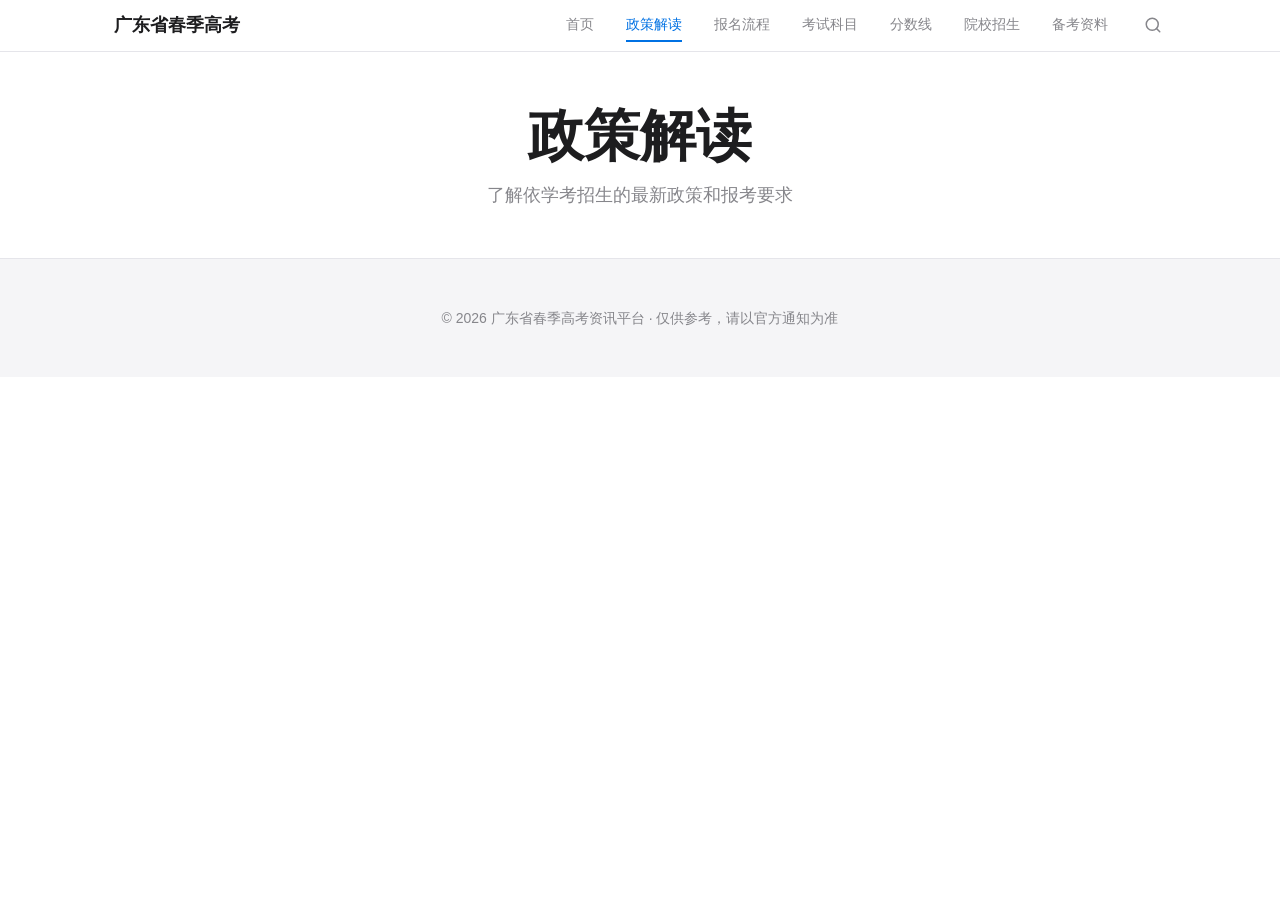
==== policy.html @ 44d3cd4b "feat: foundation - CSS design system, global JS, data files, HTML shells" ====
﻿<!DOCTYPE html>
<html lang="zh-CN">
<head>
  <meta charset="UTF-8">
  <meta name="viewport" content="width=device-width, initial-scale=1.0">
  <title>政策解读 - 广东省春季高考</title>
  <link rel="stylesheet" href="css/style.css">
</head>
<body>
  <nav class="nav" id="nav"></nav>
  <main>
    <div class="page-header">
      <h1>政策解读</h1>
      <p>了解依学考招生的最新政策和报考要求</p>
    </div>
  </main>
  <footer class="footer" id="footer"></footer>
  <script src="js/search.js"></script>
  <script src="js/main.js"></script>
</body>
</html>
---- css/style.css ----
﻿:root {
  /* Colors */
  --color-primary: #0071E3;
  --color-primary-hover: #0066CC;
  --color-bg: #FFFFFF;
  --color-bg-alt: #F5F5F7;
  --color-text: #1D1D1F;
  --color-text-secondary: #86868B;
  --color-border: #D2D2D7;
  --color-border-light: #E5E5EA;
  --color-success: #34C759;
  --color-warning: #FF9500;
  --color-danger: #FF3B30;

  /* Typography */
  --font-system: -apple-system, BlinkMacSystemFont, "PingFang SC", "Helvetica Neue", "Microsoft YaHei", sans-serif;
  --font-size-xs: 0.75rem;
  --font-size-sm: 0.875rem;
  --font-size-base: 1rem;
  --font-size-lg: 1.125rem;
  --font-size-xl: 1.25rem;
  --font-size-2xl: 1.5rem;
  --font-size-3xl: 2rem;
  --font-size-4xl: 2.5rem;
  --font-size-5xl: 3.5rem;

  /* Spacing */
  --spacing-xs: 0.25rem;
  --spacing-sm: 0.5rem;
  --spacing-md: 1rem;
  --spacing-lg: 1.5rem;
  --spacing-xl: 2rem;
  --spacing-2xl: 3rem;
  --spacing-3xl: 4rem;
  --spacing-4xl: 6rem;

  /* Border Radius */
  --radius-sm: 8px;
  --radius-md: 12px;
  --radius-lg: 16px;
  --radius-xl: 20px;
  --radius-full: 980px;

  /* Navigation */
  --nav-height: 52px;

  /* Shadows */
  --shadow-sm: 0 1px 3px rgba(0, 0, 0, 0.04);
  --shadow-md: 0 4px 12px rgba(0, 0, 0, 0.06);
  --shadow-lg: 0 8px 30px rgba(0, 0, 0, 0.08);
  --shadow-card: 0 2px 8px rgba(0, 0, 0, 0.04);
  --shadow-card-hover: 0 8px 24px rgba(0, 0, 0, 0.08);

  /* Transitions */
  --transition-fast: 0.15s ease;
  --transition-base: 0.3s ease;
  --transition-slow: 0.5s ease;
}

/* ===== Global Reset ===== */
*,
*::before,
*::after {
  margin: 0;
  padding: 0;
  box-sizing: border-box;
}

html {
  scroll-behavior: smooth;
}

body {
  font-family: var(--font-system);
  font-size: var(--font-size-base);
  color: var(--color-text);
  background-color: var(--color-bg);
  line-height: 1.6;
  -webkit-font-smoothing: antialiased;
  -moz-osx-font-smoothing: grayscale;
}

h1, h2, h3 {
  font-weight: 600;
  line-height: 1.3;
  color: var(--color-text);
}

h1 { font-size: var(--font-size-5xl); }
h2 { font-size: var(--font-size-3xl); }
h3 { font-size: var(--font-size-xl); }

a {
  color: var(--color-primary);
  text-decoration: none;
  transition: color var(--transition-fast);
}

a:hover {
  color: var(--color-primary-hover);
}

img {
  max-width: 100%;
  height: auto;
  display: block;
}

ul {
  list-style: none;
}

::selection {
  background: var(--color-primary);
  color: #FFFFFF;
}

/* ===== Container ===== */
.container {
  max-width: 1100px;
  margin: 0 auto;
  padding: 0 var(--spacing-lg);
}

/* ===== Sections ===== */
.section {
  padding: var(--spacing-4xl) 0;
}

.section:nth-child(even) {
  background-color: var(--color-bg-alt);
}

/* ===== Navigation ===== */
.nav {
  position: fixed;
  top: 0;
  left: 0;
  right: 0;
  height: var(--nav-height);
  background: rgba(255, 255, 255, 0.72);
  backdrop-filter: blur(20px);
  -webkit-backdrop-filter: blur(20px);
  z-index: 100;
  border-bottom: 1px solid var(--color-border-light);
  display: flex;
  align-items: center;
}

.nav-container {
  max-width: 1100px;
  width: 100%;
  margin: 0 auto;
  padding: 0 var(--spacing-lg);
  display: flex;
  align-items: center;
  justify-content: space-between;
}

.nav-brand {
  font-size: var(--font-size-lg);
  font-weight: 600;
  color: var(--color-text);
  white-space: nowrap;
}

.nav-links {
  display: flex;
  align-items: center;
  gap: var(--spacing-xl);
}

.nav-links a {
  font-size: var(--font-size-sm);
  color: var(--color-text-secondary);
  padding: var(--spacing-xs) 0;
  border-bottom: 2px solid transparent;
  transition: color var(--transition-fast), border-color var(--transition-fast);
  white-space: nowrap;
}

.nav-links a:hover {
  color: var(--color-primary);
  border-bottom-color: var(--color-primary);
}

.nav-links a.active {
  color: var(--color-primary);
  border-bottom-color: var(--color-primary);
}

.nav-search-btn {
  background: none;
  border: none;
  cursor: pointer;
  color: var(--color-text-secondary);
  padding: var(--spacing-xs);
  display: flex;
  align-items: center;
  justify-content: center;
  transition: color var(--transition-fast);
}

.nav-search-btn:hover {
  color: var(--color-primary);
}

.nav-search-btn svg {
  width: 18px;
  height: 18px;
}

/* Hamburger */
.nav-hamburger {
  display: none;
  background: none;
  border: none;
  cursor: pointer;
  padding: var(--spacing-xs);
  flex-direction: column;
  gap: 5px;
}

.nav-hamburger span {
  display: block;
  width: 22px;
  height: 2px;
  background: var(--color-text);
  border-radius: 1px;
  transition: all var(--transition-base);
}

.nav-hamburger.active span:nth-child(1) {
  transform: translateY(7px) rotate(45deg);
}
.nav-hamburger.active span:nth-child(2) {
  opacity: 0;
}
.nav-hamburger.active span:nth-child(3) {
  transform: translateY(-7px) rotate(-45deg);
}

/* ===== Cards ===== */
.card {
  background: var(--color-bg);
  border-radius: var(--radius-xl);
  padding: var(--spacing-xl);
  box-shadow: var(--shadow-card);
  transition: transform var(--transition-base), box-shadow var(--transition-base);
}

.card:hover {
  transform: translateY(-4px);
  box-shadow: var(--shadow-card-hover);
}

.card-title {
  font-size: var(--font-size-lg);
  font-weight: 600;
  margin-bottom: var(--spacing-sm);
}

.card-text {
  color: var(--color-text-secondary);
  font-size: var(--font-size-sm);
  line-height: 1.7;
}

/* Card Grid */
.card-grid {
  display: grid;
  grid-template-columns: repeat(auto-fill, minmax(320px, 1fr));
  gap: var(--spacing-xl);
}

/* ===== Buttons ===== */
.btn {
  display: inline-flex;
  align-items: center;
  justify-content: center;
  padding: 12px 28px;
  border-radius: var(--radius-full);
  font-size: var(--font-size-base);
  font-weight: 500;
  cursor: pointer;
  border: none;
  transition: all var(--transition-fast);
  font-family: var(--font-system);
  line-height: 1.5;
}

.btn-primary {
  background-color: var(--color-primary);
  color: #FFFFFF;
}

.btn-primary:hover {
  background-color: var(--color-primary-hover);
}

.btn-outline {
  background-color: transparent;
  color: var(--color-primary);
  border: 1.5px solid var(--color-primary);
}

.btn-outline:hover {
  background-color: var(--color-primary);
  color: #FFFFFF;
}

.btn-sm {
  padding: 8px 18px;
  font-size: var(--font-size-sm);
}

.btn-lg {
  padding: 16px 36px;
  font-size: var(--font-size-lg);
}

/* ===== Footer ===== */
.footer {
  background-color: var(--color-bg-alt);
  text-align: center;
  padding: var(--spacing-2xl) 0;
  color: var(--color-text-secondary);
  font-size: var(--font-size-sm);
  border-top: 1px solid var(--color-border-light);
}

/* ===== Hero Sections ===== */
.hero {
  text-align: center;
  padding: 5rem 1rem;
  background-color: var(--color-bg);
}

.hero h1 {
  margin-bottom: var(--spacing-md);
  letter-spacing: -0.02em;
}

.hero p {
  font-size: var(--font-size-xl);
  color: var(--color-text-secondary);
  max-width: 600px;
  margin: 0 auto var(--spacing-xl);
}

.hero .btn-group {
  display: flex;
  gap: var(--spacing-md);
  justify-content: center;
  flex-wrap: wrap;
}

/* ===== Animations ===== */
@keyframes fadeInUp {
  from {
    opacity: 0;
    transform: translateY(24px);
  }
  to {
    opacity: 1;
    transform: translateY(0);
  }
}

.animate-in {
  animation: fadeInUp 0.6s ease forwards;
}

.animate-on-scroll {
  opacity: 0;
}

/* ===== Search Overlay ===== */
.search-overlay {
  position: fixed;
  inset: 0;
  background: rgba(0, 0, 0, 0.4);
  backdrop-filter: blur(8px);
  -webkit-backdrop-filter: blur(8px);
  z-index: 200;
  display: none;
  align-items: flex-start;
  justify-content: center;
  padding-top: 120px;
}

.search-overlay.active {
  display: flex;
}

.search-box {
  width: 100%;
  max-width: 600px;
  background: var(--color-bg);
  border-radius: var(--radius-md);
  box-shadow: var(--shadow-lg);
  overflow: hidden;
}

.search-box input {
  width: 100%;
  padding: 16px 20px;
  font-size: var(--font-size-lg);
  border: none;
  outline: none;
  background: transparent;
  font-family: var(--font-system);
  color: var(--color-text);
}

.search-box input::placeholder {
  color: var(--color-text-secondary);
}

.search-results {
  border-top: 1px solid var(--color-border-light);
  max-height: 400px;
  overflow-y: auto;
}

.search-result-item {
  padding: 14px 20px;
  cursor: pointer;
  transition: background var(--transition-fast);
  display: block;
  color: var(--color-text);
}

.search-result-item:hover {
  background: var(--color-bg-alt);
}

.search-result-item .result-title {
  font-weight: 500;
  margin-bottom: 2px;
}

.search-result-item .result-snippet {
  font-size: var(--font-size-sm);
  color: var(--color-text-secondary);
}

.search-result-empty {
  padding: 24px 20px;
  text-align: center;
  color: var(--color-text-secondary);
}

/* ===== Input Styles ===== */
input[type="text"],
input[type="search"],
input[type="number"],
select,
textarea {
  border-radius: var(--radius-md);
  border: 1px solid var(--color-border);
  padding: 10px 16px;
  font-size: var(--font-size-base);
  font-family: var(--font-system);
  color: var(--color-text);
  background: var(--color-bg);
  transition: border-color var(--transition-fast), box-shadow var(--transition-fast);
  outline: none;
}

input:focus,
select:focus,
textarea:focus {
  border-color: var(--color-primary);
  box-shadow: 0 0 0 3px rgba(0, 113, 227, 0.15);
}

/* ===== Table Styles ===== */
table {
  width: 100%;
  border-collapse: collapse;
  font-size: var(--font-size-sm);
}

thead {
  border-bottom: 2px solid var(--color-border);
}

th {
  text-align: left;
  padding: 12px 16px;
  font-weight: 600;
  color: var(--color-text);
  font-size: var(--font-size-xs);
  text-transform: uppercase;
  letter-spacing: 0.5px;
}

td {
  padding: 14px 16px;
  color: var(--color-text-secondary);
  border-bottom: 1px solid var(--color-border-light);
}

tbody tr:nth-child(even) {
  background-color: var(--color-bg-alt);
}

tbody tr:hover {
  background-color: rgba(0, 113, 227, 0.04);
}

.table-wrapper {
  overflow-x: auto;
  border-radius: var(--radius-xl);
  box-shadow: var(--shadow-sm);
}

.table-wrapper table {
  border-radius: var(--radius-xl);
  overflow: hidden;
}

/* ===== Tags / Badges ===== */
.tag {
  display: inline-flex;
  align-items: center;
  padding: 4px 12px;
  border-radius: var(--radius-full);
  font-size: var(--font-size-xs);
  font-weight: 500;
  background: var(--color-bg-alt);
  color: var(--color-text-secondary);
  white-space: nowrap;
}

.tag-primary {
  background: rgba(0, 113, 227, 0.1);
  color: var(--color-primary);
}

.tag-success {
  background: rgba(52, 199, 89, 0.1);
  color: var(--color-success);
}

.tag-warning {
  background: rgba(255, 149, 0, 0.1);
  color: var(--color-warning);
}

.tag-group {
  display: flex;
  flex-wrap: wrap;
  gap: var(--spacing-sm);
}

/* ===== Timeline ===== */
.timeline {
  position: relative;
  padding-left: 32px;
}

.timeline::before {
  content: "";
  position: absolute;
  left: 15px;
  top: 0;
  bottom: 0;
  width: 2px;
  background: var(--color-border);
}

.timeline-item {
  position: relative;
  padding-bottom: var(--spacing-xl);
}

.timeline-item:last-child {
  padding-bottom: 0;
}

.timeline-dot {
  position: absolute;
  left: -25px;
  top: 4px;
  width: 14px;
  height: 14px;
  border-radius: 50%;
  background: var(--color-primary);
  border: 3px solid var(--color-bg);
  box-shadow: 0 0 0 3px var(--color-primary);
  z-index: 2;
}

.timeline-date {
  font-size: var(--font-size-sm);
  color: var(--color-primary);
  font-weight: 500;
  margin-bottom: var(--spacing-xs);
}

.timeline-title {
  font-size: var(--font-size-lg);
  font-weight: 600;
  margin-bottom: var(--spacing-xs);
}

.timeline-desc {
  color: var(--color-text-secondary);
  font-size: var(--font-size-sm);
  line-height: 1.7;
}

/* ===== FAQ Accordion ===== */
.accordion-item {
  border-bottom: 1px solid var(--color-border-light);
}

.accordion-header {
  width: 100%;
  background: none;
  border: none;
  padding: 20px 0;
  font-size: var(--font-size-lg);
  font-weight: 500;
  text-align: left;
  cursor: pointer;
  display: flex;
  align-items: center;
  justify-content: space-between;
  color: var(--color-text);
  font-family: var(--font-system);
  transition: color var(--transition-fast);
}

.accordion-header:hover {
  color: var(--color-primary);
}

.accordion-icon {
  font-size: var(--font-size-sm);
  transition: transform var(--transition-base);
  color: var(--color-text-secondary);
}

.accordion-item.active .accordion-icon {
  transform: rotate(45deg);
}

.accordion-body {
  max-height: 0;
  overflow: hidden;
  transition: max-height var(--transition-base);
}

.accordion-item.active .accordion-body {
  max-height: 500px;
}

.accordion-content {
  padding-bottom: 20px;
  color: var(--color-text-secondary);
  font-size: var(--font-size-sm);
  line-height: 1.8;
}

/* ===== Back to Top ===== */
.back-to-top {
  position: fixed;
  bottom: 32px;
  right: 32px;
  width: 44px;
  height: 44px;
  border-radius: 50%;
  background: var(--color-bg);
  box-shadow: var(--shadow-md);
  border: 1px solid var(--color-border-light);
  cursor: pointer;
  display: flex;
  align-items: center;
  justify-content: center;
  opacity: 0;
  visibility: hidden;
  transition: all var(--transition-base);
  z-index: 99;
}

.back-to-top.visible {
  opacity: 1;
  visibility: visible;
}

.back-to-top:hover {
  background: var(--color-bg-alt);
  box-shadow: var(--shadow-lg);
}

.back-to-top svg {
  width: 20px;
  height: 20px;
  color: var(--color-text-secondary);
}

/* ===== Section Header ===== */
.section-header {
  text-align: center;
  margin-bottom: var(--spacing-2xl);
}

.section-header h2 {
  margin-bottom: var(--spacing-sm);
}

.section-header p {
  color: var(--color-text-secondary);
  font-size: var(--font-size-lg);
}

/* ===== Page Header ===== */
.page-header {
  padding: calc(var(--nav-height) + 3rem) 1rem 3rem;
  text-align: center;
  background-color: var(--color-bg);
}

.page-header h1 {
  margin-bottom: var(--spacing-sm);
}

.page-header p {
  color: var(--color-text-secondary);
  font-size: var(--font-size-lg);
  max-width: 600px;
  margin: 0 auto;
}

/* ===== Utility Classes ===== */
.text-center { text-align: center; }
.text-secondary { color: var(--color-text-secondary); }
.mt-1 { margin-top: var(--spacing-md); }
.mt-2 { margin-top: var(--spacing-lg); }
.mt-3 { margin-top: var(--spacing-xl); }
.mt-4 { margin-top: var(--spacing-2xl); }
.mb-1 { margin-bottom: var(--spacing-md); }
.mb-2 { margin-bottom: var(--spacing-lg); }
.mb-3 { margin-bottom: var(--spacing-xl); }
.mb-4 { margin-bottom: var(--spacing-2xl); }
.hidden { display: none; }

/* ===== Loading Spinner ===== */
.spinner {
  width: 24px;
  height: 24px;
  border: 3px solid var(--color-border-light);
  border-top-color: var(--color-primary);
  border-radius: 50%;
  animation: spin 0.6s linear infinite;
  margin: 0 auto;
}

@keyframes spin {
  to { transform: rotate(360deg); }
}

/* ===== Filter Bar ===== */
.filter-bar {
  display: flex;
  flex-wrap: wrap;
  gap: var(--spacing-sm);
  justify-content: center;
  margin-bottom: var(--spacing-xl);
}

.filter-bar .tag {
  cursor: pointer;
  transition: all var(--transition-fast);
  border: 1px solid transparent;
}

.filter-bar .tag:hover {
  border-color: var(--color-border);
}

.filter-bar .tag.active {
  background: var(--color-primary);
  color: #FFFFFF;
}

/* ===== Score highlight ===== */
.score-badge {
  display: inline-flex;
  align-items: center;
  gap: var(--spacing-xs);
  font-weight: 600;
  font-size: var(--font-size-lg);
}

.score-highlight {
  color: var(--color-primary);
}

/* ===== Responsive ===== */
@media (max-width: 768px) {
  :root {
    --nav-height: 48px;
  }

  h1 { font-size: var(--font-size-3xl); }
  h2 { font-size: var(--font-size-2xl); }
  h3 { font-size: var(--font-size-lg); }

  .container {
    padding: 0 var(--spacing-md);
  }

  /* Navigation */
  .nav-hamburger {
    display: flex;
  }

  .nav-links {
    position: fixed;
    top: var(--nav-height);
    left: 0;
    right: 0;
    background: rgba(255, 255, 255, 0.95);
    backdrop-filter: blur(20px);
    -webkit-backdrop-filter: blur(20px);
    flex-direction: column;
    padding: var(--spacing-lg);
    gap: var(--spacing-md);
    border-bottom: 1px solid var(--color-border-light);
    transform: translateY(-100%);
    opacity: 0;
    transition: all var(--transition-base);
    pointer-events: none;
  }

  .nav-links.active {
    transform: translateY(0);
    opacity: 1;
    pointer-events: auto;
  }

  .nav-links a {
    font-size: var(--font-size-base);
    padding: var(--spacing-sm) 0;
  }

  .nav-search-btn {
    align-self: flex-start;
  }

  /* Cards */
  .card-grid {
    grid-template-columns: 1fr;
  }

  /* Hero */
  .hero {
    padding: 3rem 1rem;
  }

  .hero h1 {
    font-size: var(--font-size-3xl);
  }

  .hero p {
    font-size: var(--font-size-base);
  }

  /* Sections */
  .section {
    padding: var(--spacing-2xl) 0;
  }

  /* Tables → cards */
  .table-wrapper {
    box-shadow: none;
  }

  .table-wrapper table,
  .table-wrapper thead {
    display: none;
  }

  .table-cards {
    display: grid;
    grid-template-columns: 1fr;
    gap: var(--spacing-md);
  }

  .table-card {
    background: var(--color-bg);
    border-radius: var(--radius-lg);
    padding: var(--spacing-lg);
    box-shadow: var(--shadow-sm);
  }

  .table-card .tc-row {
    display: flex;
    justify-content: space-between;
    padding: 6px 0;
    font-size: var(--font-size-sm);
  }

  .table-card .tc-label {
    color: var(--color-text-secondary);
    font-weight: 500;
  }

  .table-card .tc-value {
    text-align: right;
    color: var(--color-text);
  }

  /* Page header */
  .page-header {
    padding-top: calc(var(--nav-height) + 2rem);
  }

  /* Back to top */
  .back-to-top {
    bottom: 20px;
    right: 20px;
    width: 40px;
    height: 40px;
  }

  /* Search overlay */
  .search-overlay {
    padding-top: 80px;
  }

  .search-box {
    margin: 0 var(--spacing-md);
  }

  /* Timeline */
  .timeline {
    padding-left: 28px;
  }

  .timeline::before {
    left: 11px;
  }

  .timeline-dot {
    left: -21px;
    width: 12px;
    height: 12px;
  }
}
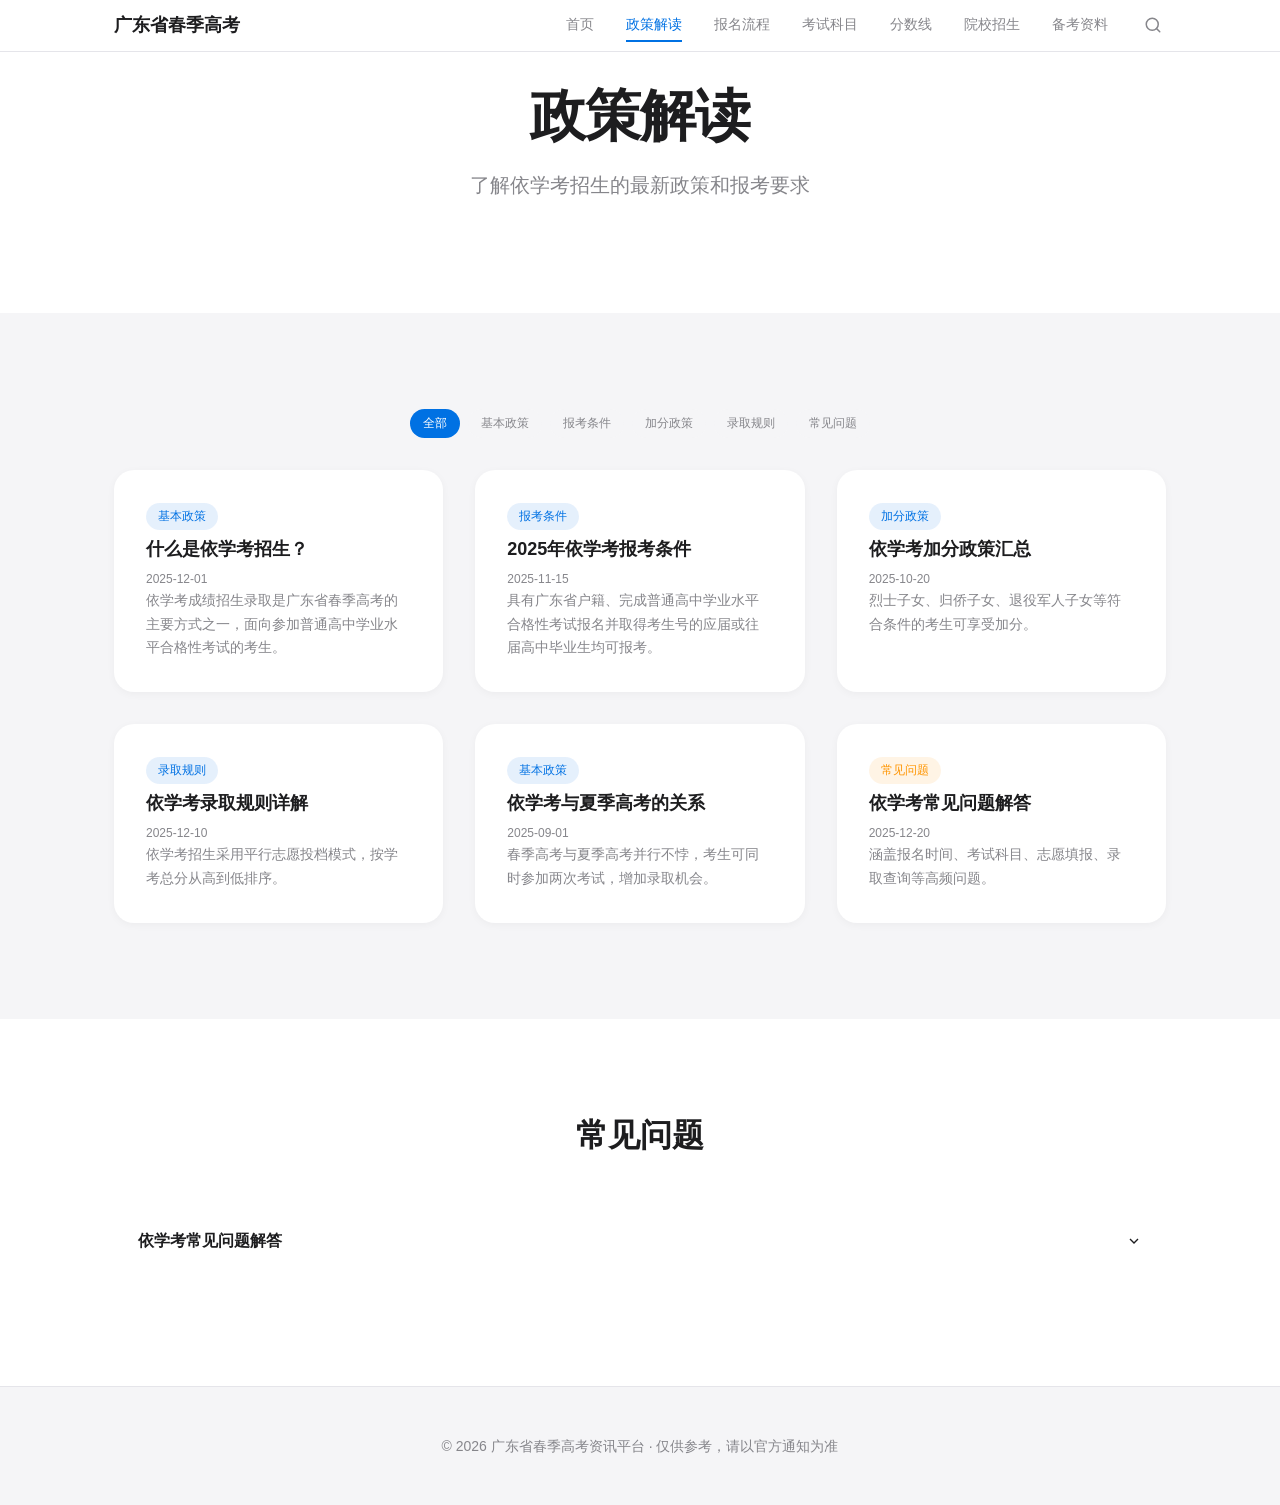
==== commit 3f804f6b: "feat: all content pages, page JS, filters, README" ====
--- a/policy.html
+++ b/policy.html
@@ -9,13 +9,110 @@
 <body>
   <nav class="nav" id="nav"></nav>
   <main>
-    <div class="page-header">
+    <section class="hero">
       <h1>政策解读</h1>
       <p>了解依学考招生的最新政策和报考要求</p>
-    </div>
+    </section>
+
+    <section class="section">
+      <div class="container">
+        <div class="filter-bar" id="policyFilter">
+          <span class="tag active" data-category="全部">全部</span>
+          <span class="tag" data-category="基本政策">基本政策</span>
+          <span class="tag" data-category="报考条件">报考条件</span>
+          <span class="tag" data-category="加分政策">加分政策</span>
+          <span class="tag" data-category="录取规则">录取规则</span>
+          <span class="tag" data-category="常见问题">常见问题</span>
+        </div>
+        <div class="card-grid" id="policyCards" style="grid-template-columns:repeat(3,1fr);">
+          <div class="spinner"></div>
+        </div>
+      </div>
+    </section>
+
+    <section class="section bg-alt">
+      <div class="container">
+        <div class="section-header">
+          <h2>常见问题</h2>
+        </div>
+        <div id="faqList"></div>
+      </div>
+    </section>
   </main>
   <footer class="footer" id="footer"></footer>
   <script src="js/search.js"></script>
   <script src="js/main.js"></script>
+  <script>
+    (function() {
+      var allPolicies = [];
+      var currentCategory = "全部";
+
+      function renderCards(policies) {
+        var container = document.getElementById("policyCards");
+        if (policies.length === 0) {
+          container.innerHTML = '<p class="text-center text-secondary">暂无相关条目</p>';
+          return;
+        }
+        container.innerHTML = policies.map(function(p) {
+          var catTag = p.category === "常见问题" ? "tag-warning" : "tag-primary";
+          return '<div class="card"><span class="tag ' + catTag + '">' + p.category + '</span><h3 class="card-title" style="margin-top:var(--spacing-sm);">' + p.title + '</h3><p style="font-size:var(--font-size-xs);color:var(--color-text-secondary);">' + p.date + '</p><p class="card-text">' + p.summary + '</p></div>';
+        }).join("");
+      }
+
+      function renderFAQ(policies) {
+        var faqPolicies = policies.filter(function(p) { return p.category === "常见问题"; });
+        var container = document.getElementById("faqList");
+        if (faqPolicies.length === 0) {
+          container.innerHTML = "";
+          return;
+        }
+        container.innerHTML = faqPolicies.map(function(p) {
+          return '<div class="faq-item"><div class="faq-question" style="cursor:pointer;padding:var(--spacing-lg);background:var(--color-bg);border-radius:var(--radius-md);margin-bottom:var(--spacing-sm);font-weight:600;display:flex;justify-content:space-between;align-items:center;">' + p.title + '<svg style="width:16px;height:16px;transition:transform var(--transition-base);" viewBox="0 0 24 24" fill="none" stroke="currentColor" stroke-width="2"><polyline points="6 9 12 15 18 9"></polyline></svg></div><div class="faq-answer" style="max-height:0;overflow:hidden;transition:max-height var(--transition-slow);padding:0 var(--spacing-lg);background:var(--color-bg);border-radius:0 0 var(--radius-md) var(--radius-md);margin-top:-4px;margin-bottom:var(--spacing-sm);">' + p.content + '</div></div>';
+        }).join("");
+
+        // FAQ toggle
+        container.querySelectorAll(".faq-question").forEach(function(q) {
+          q.addEventListener("click", function() {
+            var answer = this.nextElementSibling;
+            var icon = this.querySelector("svg");
+            var isOpen = answer.style.maxHeight !== "0px" && answer.style.maxHeight !== "";
+            answer.style.maxHeight = isOpen ? "0" : answer.scrollHeight + "px";
+            answer.style.paddingBottom = isOpen ? "0" : "var(--spacing-lg)";
+            icon.style.transform = isOpen ? "rotate(0deg)" : "rotate(180deg)";
+          });
+        });
+      }
+
+      function filterByCategory(cat) {
+        currentCategory = cat;
+        var filtered = cat === "全部" ? allPolicies : allPolicies.filter(function(p) { return p.category === cat; });
+        // Update active tag
+        document.querySelectorAll("#policyFilter .tag").forEach(function(t) {
+          t.classList.toggle("active", t.getAttribute("data-category") === cat);
+        });
+        renderCards(filtered);
+        renderFAQ(allPolicies);
+      }
+
+      // Init
+      fetch("data/policies.json")
+        .then(function(r) { return r.json(); })
+        .then(function(data) {
+          allPolicies = data;
+          renderCards(data);
+          renderFAQ(data);
+        })
+        .catch(function() {
+          document.getElementById("policyCards").innerHTML = '<p class="text-center text-secondary">加载失败，请刷新重试</p>';
+        });
+
+      // Filter click handlers
+      document.getElementById("policyFilter").addEventListener("click", function(e) {
+        var tag = e.target.closest(".tag");
+        if (!tag) return;
+        filterByCategory(tag.getAttribute("data-category"));
+      });
+    })();
+  </script>
 </body>
 </html>
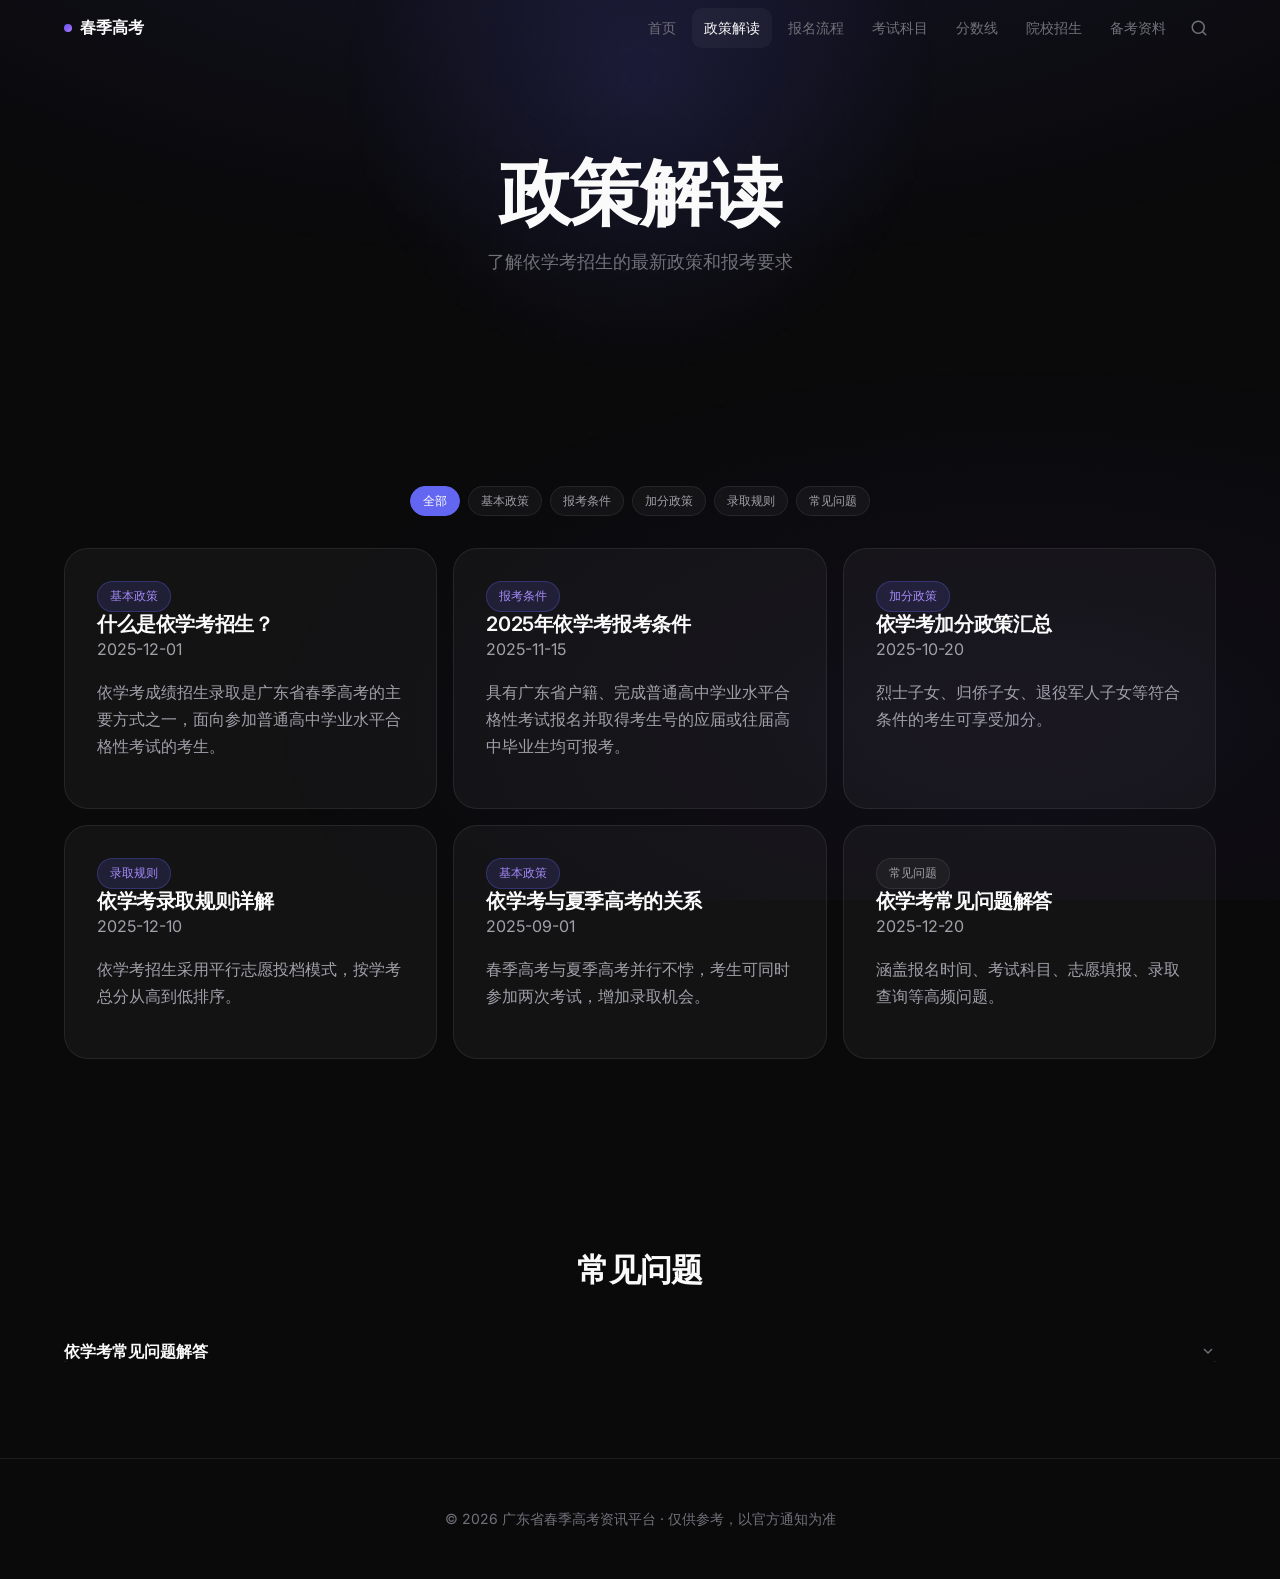
==== commit 8125ae76: "feat: premium dark redesign" ====
--- a/policy.html
+++ b/policy.html
@@ -1,12 +1,13 @@
-﻿<!DOCTYPE html>
+<!DOCTYPE html>
 <html lang="zh-CN">
 <head>
   <meta charset="UTF-8">
   <meta name="viewport" content="width=device-width, initial-scale=1.0">
   <title>政策解读 - 广东省春季高考</title>
   <link rel="stylesheet" href="css/style.css">
-</head>
+<link rel="preconnect" href="https://fonts.googleapis.com"><link rel="preconnect" href="https://fonts.gstatic.com" crossorigin><link href="https://fonts.googleapis.com/css2?family=Inter:wght@400;500;600;700;800&display=swap" rel="stylesheet"></head>
 <body>
+  <div class="dot-grid"></div>
   <nav class="nav" id="nav"></nav>
   <main>
     <section class="hero">
@@ -115,4 +116,4 @@
     })();
   </script>
 </body>
-</html>
+</html>
--- a/css/style.css
+++ b/css/style.css
@@ -1,954 +1,782 @@
-﻿:root {
-  /* Colors */
-  --color-primary: #0071E3;
-  --color-primary-hover: #0066CC;
-  --color-bg: #FFFFFF;
-  --color-bg-alt: #F5F5F7;
-  --color-text: #1D1D1F;
-  --color-text-secondary: #86868B;
-  --color-border: #D2D2D7;
-  --color-border-light: #E5E5EA;
-  --color-success: #34C759;
-  --color-warning: #FF9500;
-  --color-danger: #FF3B30;
+/* ============================================================
+   PREMIUM DESIGN SYSTEM
+   Inspired by Linear · Vercel · Stripe
+   ============================================================ */
+
+:root {
+  /* Premium Color Palette */
+  --color-bg: #0A0A0B;
+  --color-bg-elevated: #141416;
+  --color-bg-card: rgba(255,255,255,0.04);
+  --color-bg-card-hover: rgba(255,255,255,0.07);
+  --color-surface: #1A1A1E;
+  --color-surface-hover: #222228;
+  --color-border: rgba(255,255,255,0.08);
+  --color-border-hover: rgba(255,255,255,0.14);
+  --color-border-active: rgba(99, 102, 241, 0.5);
+
+  /* Accent - Indigo/Violet gradient */
+  --accent-1: #6366F1;
+  --accent-2: #8B5CF6;
+  --accent-3: #A78BFA;
+  --accent-gradient: linear-gradient(135deg, #6366F1, #8B5CF6, #A78BFA);
+  --accent-glow: 0 0 40px rgba(99, 102, 241, 0.25);
+
+  /* Text */
+  --text-primary: #FAFAFA;
+  --text-secondary: #A1A1AA;
+  --text-tertiary: #71717A;
+  --text-on-accent: #FFFFFF;
+
+  /* Success / Warning / Danger */
+  --color-success: #22C55E;
+  --color-warning: #F59E0B;
+  --color-danger: #EF4444;
 
   /* Typography */
-  --font-system: -apple-system, BlinkMacSystemFont, "PingFang SC", "Helvetica Neue", "Microsoft YaHei", sans-serif;
-  --font-size-xs: 0.75rem;
-  --font-size-sm: 0.875rem;
-  --font-size-base: 1rem;
-  --font-size-lg: 1.125rem;
-  --font-size-xl: 1.25rem;
-  --font-size-2xl: 1.5rem;
-  --font-size-3xl: 2rem;
-  --font-size-4xl: 2.5rem;
-  --font-size-5xl: 3.5rem;
+  --font-system: "Inter", -apple-system, BlinkMacSystemFont, "PingFang SC", "Microsoft YaHei", sans-serif;
+  --font-mono: "JetBrains Mono", "Fira Code", "Consolas", monospace;
+
+  --text-xs: 0.75rem;
+  --text-sm: 0.875rem;
+  --text-base: 1rem;
+  --text-lg: 1.125rem;
+  --text-xl: 1.25rem;
+  --text-2xl: 1.5rem;
+  --text-3xl: 2rem;
+  --text-4xl: 2.5rem;
+  --text-5xl: 3.5rem;
+  --text-6xl: 4.5rem;
 
   /* Spacing */
-  --spacing-xs: 0.25rem;
-  --spacing-sm: 0.5rem;
-  --spacing-md: 1rem;
-  --spacing-lg: 1.5rem;
-  --spacing-xl: 2rem;
-  --spacing-2xl: 3rem;
-  --spacing-3xl: 4rem;
-  --spacing-4xl: 6rem;
-
-  /* Border Radius */
-  --radius-sm: 8px;
-  --radius-md: 12px;
-  --radius-lg: 16px;
+  --space-1: 0.25rem;
+  --space-2: 0.5rem;
+  --space-3: 0.75rem;
+  --space-4: 1rem;
+  --space-5: 1.25rem;
+  --space-6: 1.5rem;
+  --space-8: 2rem;
+  --space-10: 2.5rem;
+  --space-12: 3rem;
+  --space-16: 4rem;
+  --space-20: 5rem;
+  --space-24: 6rem;
+  --space-32: 8rem;
+
+  /* Radius */
+  --radius-sm: 6px;
+  --radius-md: 10px;
+  --radius-lg: 14px;
   --radius-xl: 20px;
-  --radius-full: 980px;
-
-  /* Navigation */
-  --nav-height: 52px;
+  --radius-2xl: 24px;
+  --radius-full: 9999px;
 
   /* Shadows */
-  --shadow-sm: 0 1px 3px rgba(0, 0, 0, 0.04);
-  --shadow-md: 0 4px 12px rgba(0, 0, 0, 0.06);
-  --shadow-lg: 0 8px 30px rgba(0, 0, 0, 0.08);
-  --shadow-card: 0 2px 8px rgba(0, 0, 0, 0.04);
-  --shadow-card-hover: 0 8px 24px rgba(0, 0, 0, 0.08);
+  --shadow-xs: 0 1px 2px rgba(0,0,0,0.3);
+  --shadow-sm: 0 2px 8px rgba(0,0,0,0.4);
+  --shadow-md: 0 8px 24px rgba(0,0,0,0.5);
+  --shadow-lg: 0 16px 48px rgba(0,0,0,0.6);
+  --shadow-xl: 0 24px 64px rgba(0,0,0,0.7);
+
+  /* Glass */
+  --glass-bg: rgba(20,20,24,0.7);
+  --glass-border: rgba(255,255,255,0.06);
+  --glass-blur: blur(24px);
+
+  /* Nav */
+  --nav-height: 56px;
 
   /* Transitions */
-  --transition-fast: 0.15s ease;
-  --transition-base: 0.3s ease;
-  --transition-slow: 0.5s ease;
-}
-
-/* ===== Global Reset ===== */
-*,
-*::before,
-*::after {
-  margin: 0;
-  padding: 0;
-  box-sizing: border-box;
-}
-
-html {
-  scroll-behavior: smooth;
-}
-
-body {
-  font-family: var(--font-system);
-  font-size: var(--font-size-base);
-  color: var(--color-text);
-  background-color: var(--color-bg);
-  line-height: 1.6;
-  -webkit-font-smoothing: antialiased;
-  -moz-osx-font-smoothing: grayscale;
-}
-
-h1, h2, h3 {
-  font-weight: 600;
-  line-height: 1.3;
-  color: var(--color-text);
-}
-
-h1 { font-size: var(--font-size-5xl); }
-h2 { font-size: var(--font-size-3xl); }
-h3 { font-size: var(--font-size-xl); }
-
-a {
-  color: var(--color-primary);
-  text-decoration: none;
-  transition: color var(--transition-fast);
-}
-
-a:hover {
-  color: var(--color-primary-hover);
-}
-
-img {
-  max-width: 100%;
-  height: auto;
-  display: block;
-}
-
-ul {
-  list-style: none;
-}
-
-::selection {
-  background: var(--color-primary);
-  color: #FFFFFF;
+  --ease-out: cubic-bezier(0.16, 1, 0.3, 1);
+  --ease-in-out: cubic-bezier(0.65, 0, 0.35, 1);
+  --spring: cubic-bezier(0.34, 1.56, 0.64, 1);
+  --duration-fast: 150ms;
+  --duration-base: 300ms;
+  --duration-slow: 500ms;
+}
+
+/* ===== Reset ===== */
+*,*::before,*::after{box-sizing:border-box;margin:0;padding:0}
+html{scroll-behavior:smooth;-webkit-font-smoothing:antialiased;-moz-osx-font-smoothing:grayscale}
+body{
+  font-family:var(--font-system);
+  font-size:var(--text-base);
+  color:var(--text-secondary);
+  background:var(--color-bg);
+  line-height:1.7;
+  overflow-x:hidden;
+}
+body::before{
+  content:'';
+  position:fixed;
+  inset:0;
+  background:
+    radial-gradient(ellipse 80% 50% at 50% -20%, rgba(99,102,241,0.12), transparent),
+    radial-gradient(ellipse 60% 40% at 80% 80%, rgba(139,92,246,0.06), transparent);
+  pointer-events:none;
+  z-index:0;
+}
+
+/* ===== Dot Grid Background ===== */
+.dot-grid{
+  position:fixed;
+  inset:0;
+  background-image:radial-gradient(rgba(255,255,255,0.035) 1px, transparent 1px);
+  background-size:32px 32px;
+  pointer-events:none;
+  z-index:0;
+  mask-image:radial-gradient(ellipse 80% 60% at 50% 30%, black 30%, transparent 70%);
+  -webkit-mask-image:radial-gradient(ellipse 80% 60% at 50% 30%, black 30%, transparent 70%);
+}
+
+/* ===== Typography ===== */
+h1,h2,h3,h4{font-weight:600;line-height:1.2;color:var(--text-primary);letter-spacing:-0.02em}
+h1{font-size:var(--text-5xl)}
+h2{font-size:var(--text-3xl)}
+h3{font-size:var(--text-xl)}
+h4{font-size:var(--text-lg)}
+p{margin-bottom:var(--space-4)}
+a{color:var(--accent-2);text-decoration:none;transition:color var(--duration-fast) var(--ease-out)}
+a:hover{color:var(--accent-3)}
+::selection{background:var(--accent-1);color:#FFF}
+
+/* ===== Gradient Text ===== */
+.gradient-text{
+  background:var(--accent-gradient);
+  -webkit-background-clip:text;
+  -webkit-text-fill-color:transparent;
+  background-clip:text;
 }
 
 /* ===== Container ===== */
-.container {
-  max-width: 1100px;
-  margin: 0 auto;
-  padding: 0 var(--spacing-lg);
-}
-
-/* ===== Sections ===== */
-.section {
-  padding: var(--spacing-4xl) 0;
-}
-
-.section:nth-child(even) {
-  background-color: var(--color-bg-alt);
+.container{max-width:1200px;margin:0 auto;padding:0 var(--space-6);position:relative;z-index:1}
+
+/* ===== Section ===== */
+.section{padding:var(--space-24) 0;position:relative;z-index:1}
+.section-label{
+  font-size:var(--text-xs);
+  font-weight:600;
+  text-transform:uppercase;
+  letter-spacing:0.08em;
+  color:var(--accent-2);
+  margin-bottom:var(--space-3);
 }
 
 /* ===== Navigation ===== */
-.nav {
-  position: fixed;
-  top: 0;
-  left: 0;
-  right: 0;
-  height: var(--nav-height);
-  background: rgba(255, 255, 255, 0.72);
-  backdrop-filter: blur(20px);
-  -webkit-backdrop-filter: blur(20px);
-  z-index: 100;
-  border-bottom: 1px solid var(--color-border-light);
-  display: flex;
-  align-items: center;
-}
-
-.nav-container {
-  max-width: 1100px;
-  width: 100%;
-  margin: 0 auto;
-  padding: 0 var(--spacing-lg);
-  display: flex;
-  align-items: center;
-  justify-content: space-between;
-}
-
-.nav-brand {
-  font-size: var(--font-size-lg);
-  font-weight: 600;
-  color: var(--color-text);
-  white-space: nowrap;
-}
-
-.nav-links {
-  display: flex;
-  align-items: center;
-  gap: var(--spacing-xl);
-}
-
-.nav-links a {
-  font-size: var(--font-size-sm);
-  color: var(--color-text-secondary);
-  padding: var(--spacing-xs) 0;
-  border-bottom: 2px solid transparent;
-  transition: color var(--transition-fast), border-color var(--transition-fast);
-  white-space: nowrap;
-}
-
-.nav-links a:hover {
-  color: var(--color-primary);
-  border-bottom-color: var(--color-primary);
-}
-
-.nav-links a.active {
-  color: var(--color-primary);
-  border-bottom-color: var(--color-primary);
-}
-
-.nav-search-btn {
-  background: none;
-  border: none;
-  cursor: pointer;
-  color: var(--color-text-secondary);
-  padding: var(--spacing-xs);
-  display: flex;
-  align-items: center;
-  justify-content: center;
-  transition: color var(--transition-fast);
-}
-
-.nav-search-btn:hover {
-  color: var(--color-primary);
-}
-
-.nav-search-btn svg {
-  width: 18px;
-  height: 18px;
-}
+.nav{
+  position:fixed;
+  top:0;left:0;right:0;
+  height:var(--nav-height);
+  z-index:100;
+  transition:all var(--duration-base) var(--ease-out);
+}
+.nav-container{
+  max-width:1200px;
+  margin:0 auto;
+  padding:0 var(--space-6);
+  display:flex;
+  align-items:center;
+  justify-content:space-between;
+  height:100%;
+}
+.nav.scrolled{
+  background:var(--glass-bg);
+  backdrop-filter:var(--glass-blur);
+  -webkit-backdrop-filter:var(--glass-blur);
+  border-bottom:1px solid var(--glass-border);
+  box-shadow:0 1px 0 rgba(0,0,0,0.2);
+}
+.nav-brand{
+  font-size:var(--text-base);
+  font-weight:700;
+  color:var(--text-primary);
+  letter-spacing:-0.01em;
+  display:flex;
+  align-items:center;
+  gap:var(--space-2);
+}
+.nav-brand-dot{
+  width:8px;height:8px;
+  border-radius:50%;
+  background:var(--accent-gradient);
+}
+.nav-links{display:flex;align-items:center;gap:var(--space-1)}
+.nav-links a{
+  font-size:var(--text-sm);
+  color:var(--text-tertiary);
+  padding:var(--space-2) var(--space-3);
+  border-radius:var(--radius-md);
+  transition:all var(--duration-fast) var(--ease-out);
+  font-weight:500;
+}
+.nav-links a:hover{color:var(--text-primary);background:var(--color-bg-card)}
+.nav-links a.active{color:var(--text-primary);background:var(--color-bg-card)}
+.nav-search-btn{
+  background:none;border:none;cursor:pointer;
+  color:var(--text-tertiary);
+  padding:var(--space-2);
+  border-radius:var(--radius-md);
+  transition:all var(--duration-fast) var(--ease-out);
+  display:flex;align-items:center;justify-content:center;
+}
+.nav-search-btn:hover{color:var(--text-primary);background:var(--color-bg-card)}
+.nav-search-btn svg{width:18px;height:18px}
 
 /* Hamburger */
-.nav-hamburger {
-  display: none;
-  background: none;
-  border: none;
-  cursor: pointer;
-  padding: var(--spacing-xs);
-  flex-direction: column;
-  gap: 5px;
-}
-
-.nav-hamburger span {
-  display: block;
-  width: 22px;
-  height: 2px;
-  background: var(--color-text);
-  border-radius: 1px;
-  transition: all var(--transition-base);
-}
-
-.nav-hamburger.active span:nth-child(1) {
-  transform: translateY(7px) rotate(45deg);
-}
-.nav-hamburger.active span:nth-child(2) {
-  opacity: 0;
-}
-.nav-hamburger.active span:nth-child(3) {
-  transform: translateY(-7px) rotate(-45deg);
-}
-
-/* ===== Cards ===== */
-.card {
-  background: var(--color-bg);
-  border-radius: var(--radius-xl);
-  padding: var(--spacing-xl);
-  box-shadow: var(--shadow-card);
-  transition: transform var(--transition-base), box-shadow var(--transition-base);
-}
-
-.card:hover {
-  transform: translateY(-4px);
-  box-shadow: var(--shadow-card-hover);
-}
-
-.card-title {
-  font-size: var(--font-size-lg);
-  font-weight: 600;
-  margin-bottom: var(--spacing-sm);
-}
-
-.card-text {
-  color: var(--color-text-secondary);
-  font-size: var(--font-size-sm);
-  line-height: 1.7;
-}
-
-/* Card Grid */
-.card-grid {
-  display: grid;
-  grid-template-columns: repeat(auto-fill, minmax(320px, 1fr));
-  gap: var(--spacing-xl);
-}
+.nav-hamburger{display:none;background:none;border:none;cursor:pointer;padding:var(--space-2);flex-direction:column;gap:4px;border-radius:var(--radius-md)}
+.nav-hamburger span{display:block;width:20px;height:2px;background:var(--text-secondary);border-radius:1px;transition:all var(--duration-base) var(--ease-out)}
+.nav-hamburger.active span:nth-child(1){transform:translateY(6px) rotate(45deg)}
+.nav-hamburger.active span:nth-child(2){opacity:0}
+.nav-hamburger.active span:nth-child(3){transform:translateY(-6px) rotate(-45deg)}
+
+/* ===== Hero ===== */
+.hero{
+  padding:calc(var(--nav-height) + var(--space-24)) var(--space-6) var(--space-20);
+  text-align:center;
+  position:relative;
+  z-index:1;
+  overflow:hidden;
+}
+.hero::before{
+  content:'';
+  position:absolute;
+  top:20%;left:50%;
+  transform:translate(-50%,-50%);
+  width:600px;height:600px;
+  background:radial-gradient(circle, rgba(99,102,241,0.15), transparent 70%);
+  pointer-events:none;
+}
+.hero-badge{
+  display:inline-flex;
+  align-items:center;
+  gap:var(--space-2);
+  padding:var(--space-1) var(--space-4);
+  background:var(--color-bg-card);
+  border:1px solid var(--color-border);
+  border-radius:var(--radius-full);
+  font-size:var(--text-xs);
+  color:var(--text-secondary);
+  margin-bottom:var(--space-6);
+  animation:fadeInUp 0.6s var(--ease-out) both;
+}
+.hero-badge-dot{
+  width:6px;height:6px;
+  border-radius:50%;
+  background:var(--color-success);
+  animation:pulseGlow 2s ease-in-out infinite;
+}
+.hero h1{
+  font-size:clamp(2.5rem, 7vw, var(--text-6xl));
+  margin-bottom:var(--space-4);
+  animation:fadeInUp 0.6s 0.1s var(--ease-out) both;
+  line-height:1.1;
+}
+.hero p{
+  font-size:var(--text-lg);
+  color:var(--text-tertiary);
+  max-width:560px;
+  margin:0 auto var(--space-8);
+  animation:fadeInUp 0.6s 0.2s var(--ease-out) both;
+}
+.hero-search{
+  max-width:520px;
+  margin:0 auto;
+  animation:fadeInUp 0.6s 0.3s var(--ease-out) both;
+}
+.hero-search input{
+  width:100%;
+  padding:var(--space-4) var(--space-5);
+  background:var(--color-surface);
+  border:1px solid var(--color-border);
+  border-radius:var(--radius-xl);
+  color:var(--text-primary);
+  font-size:var(--text-base);
+  font-family:var(--font-system);
+  outline:none;
+  transition:all var(--duration-base) var(--ease-out);
+}
+.hero-search input:focus{
+  border-color:var(--color-border-active);
+  box-shadow:var(--accent-glow);
+}
+.hero-search input::placeholder{color:var(--text-tertiary)}
+
+/* ===== Premium Card ===== */
+.card{
+  background:var(--color-bg-card);
+  border:1px solid var(--color-border);
+  border-radius:var(--radius-2xl);
+  padding:var(--space-8);
+  transition:all var(--duration-base) var(--ease-out);
+  position:relative;
+  overflow:hidden;
+}
+.card::before{
+  content:'';
+  position:absolute;
+  inset:0;
+  background:radial-gradient(600px circle at var(--mouse-x,50%) var(--mouse-y,50%), rgba(99,102,241,0.06), transparent 40%);
+  opacity:0;
+  transition:opacity var(--duration-base) var(--ease-out);
+  pointer-events:none;
+}
+.card:hover{
+  border-color:var(--color-border-hover);
+  transform:translateY(-4px);
+  box-shadow:var(--shadow-lg);
+}
+.card:hover::before{opacity:1}
+
+/* Stat Card */
+.stat-card{text-align:center;padding:var(--space-10) var(--space-8)}
+.stat-icon{
+  font-size:2rem;
+  margin-bottom:var(--space-4);
+  display:inline-block;
+}
+.stat-number{
+  font-size:clamp(2rem, 5vw, 3.5rem);
+  font-weight:700;
+  color:var(--text-primary);
+  letter-spacing:-0.03em;
+  line-height:1;
+  margin-bottom:var(--space-2);
+}
+.stat-number .counter{color:var(--text-primary)}
+.stat-label{
+  font-size:var(--text-sm);
+  color:var(--text-tertiary);
+  text-transform:uppercase;
+  letter-spacing:0.06em;
+  font-weight:500;
+}
+
+/* Nav Card */
+.nav-card{
+  display:flex;
+  flex-direction:column;
+  gap:var(--space-4);
+  cursor:pointer;
+  text-decoration:none;
+  color:inherit;
+}
+.nav-card-icon{
+  width:48px;height:48px;
+  display:flex;align-items:center;justify-content:center;
+  background:var(--color-bg-card);
+  border:1px solid var(--color-border);
+  border-radius:var(--radius-lg);
+  font-size:1.4rem;
+  transition:all var(--duration-base) var(--ease-out);
+}
+.nav-card:hover .nav-card-icon{
+  background:rgba(99,102,241,0.12);
+  border-color:var(--color-border-active);
+  box-shadow:var(--accent-glow);
+}
+.nav-card h3{font-size:var(--text-base);margin:0}
+.nav-card p{font-size:var(--text-sm);color:var(--text-tertiary);margin:0;line-height:1.5}
+
+/* Feature Row */
+.feature-grid{display:grid;grid-template-columns:repeat(3,1fr);gap:var(--space-4)}
 
 /* ===== Buttons ===== */
-.btn {
-  display: inline-flex;
-  align-items: center;
-  justify-content: center;
-  padding: 12px 28px;
-  border-radius: var(--radius-full);
-  font-size: var(--font-size-base);
-  font-weight: 500;
-  cursor: pointer;
-  border: none;
-  transition: all var(--transition-fast);
-  font-family: var(--font-system);
-  line-height: 1.5;
-}
-
-.btn-primary {
-  background-color: var(--color-primary);
-  color: #FFFFFF;
-}
-
-.btn-primary:hover {
-  background-color: var(--color-primary-hover);
-}
-
-.btn-outline {
-  background-color: transparent;
-  color: var(--color-primary);
-  border: 1.5px solid var(--color-primary);
-}
-
-.btn-outline:hover {
-  background-color: var(--color-primary);
-  color: #FFFFFF;
-}
-
-.btn-sm {
-  padding: 8px 18px;
-  font-size: var(--font-size-sm);
-}
-
-.btn-lg {
-  padding: 16px 36px;
-  font-size: var(--font-size-lg);
-}
+.btn{
+  display:inline-flex;align-items:center;gap:var(--space-2);
+  padding:var(--space-3) var(--space-6);
+  font-size:var(--text-sm);font-weight:600;
+  font-family:var(--font-system);
+  border-radius:var(--radius-full);
+  cursor:pointer;
+  transition:all var(--duration-base) var(--ease-out);
+  border:none;
+  text-decoration:none;
+  position:relative;
+  overflow:hidden;
+}
+.btn-primary{
+  background:var(--accent-gradient);
+  color:var(--text-on-accent);
+  box-shadow:0 4px 16px rgba(99,102,241,0.3);
+}
+.btn-primary:hover{
+  box-shadow:0 6px 24px rgba(99,102,241,0.45);
+  transform:translateY(-2px);
+  color:var(--text-on-accent);
+}
+.btn-ghost{
+  background:var(--color-bg-card);
+  color:var(--text-secondary);
+  border:1px solid var(--color-border);
+}
+.btn-ghost:hover{
+  background:var(--color-bg-card-hover);
+  color:var(--text-primary);
+  border-color:var(--color-border-hover);
+}
+.btn:active{transform:scale(0.97)}
+
+/* ===== Tags ===== */
+.tag{
+  display:inline-flex;align-items:center;
+  padding:var(--space-1) var(--space-3);
+  font-size:var(--text-xs);font-weight:500;
+  border-radius:var(--radius-full);
+  border:1px solid var(--color-border);
+  color:var(--text-secondary);
+  background:var(--color-bg-card);
+  transition:all var(--duration-fast) var(--ease-out);
+  cursor:pointer;
+  user-select:none;
+}
+.tag:hover{border-color:var(--color-border-hover);color:var(--text-primary)}
+.tag.active{
+  background:var(--accent-1);
+  border-color:var(--accent-1);
+  color:#FFF;
+}
+.tag-primary{
+  background:rgba(99,102,241,0.15);
+  border-color:rgba(99,102,241,0.3);
+  color:var(--accent-3);
+}
+
+/* ===== Filter Bar ===== */
+.filter-bar{
+  display:flex;flex-wrap:wrap;gap:var(--space-2);
+  justify-content:center;
+  margin-bottom:var(--space-8);
+}
+.filter-row{
+  display:flex;flex-wrap:wrap;gap:var(--space-3);
+  align-items:center;
+  margin-bottom:var(--space-6);
+}
+.filter-input{
+  padding:var(--space-2) var(--space-4);
+  background:var(--color-surface);
+  border:1px solid var(--color-border);
+  border-radius:var(--radius-md);
+  color:var(--text-primary);
+  font-size:var(--text-sm);
+  font-family:var(--font-system);
+  outline:none;
+  transition:all var(--duration-fast) var(--ease-out);
+}
+.filter-input:focus{border-color:var(--color-border-active);box-shadow:var(--accent-glow)}
+.filter-select{
+  padding:var(--space-2) var(--space-4);
+  background:var(--color-surface);
+  border:1px solid var(--color-border);
+  border-radius:var(--radius-md);
+  color:var(--text-primary);
+  font-size:var(--text-sm);
+  font-family:var(--font-system);
+  outline:none;
+  cursor:pointer;
+  transition:all var(--duration-fast) var(--ease-out);
+}
+.filter-select:focus{border-color:var(--color-border-active)}
+
+/* ===== Table ===== */
+.table-wrapper{
+  background:var(--color-bg-card);
+  border:1px solid var(--color-border);
+  border-radius:var(--radius-2xl);
+  overflow:hidden;
+}
+table{width:100%;border-collapse:collapse}
+thead{background:var(--color-surface)}
+th{
+  padding:var(--space-4) var(--space-5);
+  text-align:left;
+  font-size:var(--text-xs);
+  font-weight:600;
+  color:var(--text-tertiary);
+  text-transform:uppercase;
+  letter-spacing:0.05em;
+  border-bottom:1px solid var(--color-border);
+}
+td{
+  padding:var(--space-4) var(--space-5);
+  font-size:var(--text-sm);
+  color:var(--text-secondary);
+  border-bottom:1px solid var(--color-border);
+}
+tr:last-child td{border-bottom:none}
+tr:hover td{background:var(--color-bg-card-hover)}
+.score-highlight{color:var(--accent-2);font-weight:600}
+
+/* ===== Timeline ===== */
+.timeline{position:relative;padding-left:var(--space-10)}
+.timeline::before{
+  content:'';
+  position:absolute;
+  left:15px;top:0;bottom:0;
+  width:2px;
+  background:linear-gradient(180deg, var(--accent-1), var(--accent-2), transparent);
+}
+.timeline-item{position:relative;margin-bottom:var(--space-8);opacity:0;transform:translateX(-16px);transition:all 0.5s var(--ease-out)}
+.timeline-item.visible{opacity:1;transform:translateX(0)}
+.timeline-dot{
+  position:absolute;
+  left:calc(-1 * var(--space-10) + 8px);
+  top:4px;
+  width:14px;height:14px;
+  background:var(--accent-gradient);
+  border-radius:50%;
+  box-shadow:0 0 16px rgba(99,102,241,0.4);
+  transition:all var(--duration-base) var(--ease-out);
+}
+.timeline-item:hover .timeline-dot{transform:scale(1.5);box-shadow:0 0 24px rgba(99,102,241,0.6)}
+.timeline-date{
+  font-size:var(--text-xs);
+  color:var(--accent-2);
+  font-weight:600;
+  margin-bottom:var(--space-1);
+}
+.timeline-title{font-size:var(--text-base);color:var(--text-primary);margin-bottom:var(--space-1);font-weight:600}
+.timeline-desc{font-size:var(--text-sm);color:var(--text-tertiary);line-height:1.6}
+
+/* ===== FAQ ===== */
+.faq-item{border-bottom:1px solid var(--color-border)}
+.faq-question{
+  width:100%;padding:var(--space-5) 0;
+  background:none;border:none;
+  display:flex;align-items:center;justify-content:space-between;
+  cursor:pointer;
+  font-size:var(--text-base);
+  font-weight:500;
+  color:var(--text-primary);
+  font-family:var(--font-system);
+  text-align:left;
+  transition:color var(--duration-fast) var(--ease-out);
+}
+.faq-question:hover{color:var(--accent-2)}
+.faq-question svg{transition:transform 0.3s var(--ease-out);color:var(--text-tertiary);flex-shrink:0;margin-left:var(--space-4)}
+.faq-item.active .faq-question svg{transform:rotate(180deg)}
+.faq-answer{
+  max-height:0;overflow:hidden;
+  transition:max-height 0.4s var(--ease-out);
+}
+.faq-item.active .faq-answer{max-height:300px}
+.faq-answer-inner{padding:0 0 var(--space-5);font-size:var(--text-sm);color:var(--text-secondary);line-height:1.7}
+
+/* ===== Page Header ===== */
+.page-header{
+  padding:calc(var(--nav-height) + var(--space-10)) var(--space-6) var(--space-10);
+  text-align:center;
+  position:relative;
+  z-index:1;
+}
+.page-header h1{margin-bottom:var(--space-2)}
+.page-header p{color:var(--text-tertiary);font-size:var(--text-lg);max-width:560px;margin:0 auto}
+
+/* ===== Section Header ===== */
+.section-header{text-align:center;margin-bottom:var(--space-12)}
+.section-header h2{margin-bottom:var(--space-2)}
+.section-header p{color:var(--text-tertiary);font-size:var(--text-lg);max-width:560px;margin:0 auto}
 
 /* ===== Footer ===== */
-.footer {
-  background-color: var(--color-bg-alt);
-  text-align: center;
-  padding: var(--spacing-2xl) 0;
-  color: var(--color-text-secondary);
-  font-size: var(--font-size-sm);
-  border-top: 1px solid var(--color-border-light);
-}
-
-/* ===== Hero Sections ===== */
-.hero {
-  text-align: center;
-  padding: 5rem 1rem;
-  background-color: var(--color-bg);
-}
-
-.hero h1 {
-  margin-bottom: var(--spacing-md);
-  letter-spacing: -0.02em;
-}
-
-.hero p {
-  font-size: var(--font-size-xl);
-  color: var(--color-text-secondary);
-  max-width: 600px;
-  margin: 0 auto var(--spacing-xl);
-}
-
-.hero .btn-group {
-  display: flex;
-  gap: var(--spacing-md);
-  justify-content: center;
-  flex-wrap: wrap;
-}
+.footer{
+  padding:var(--space-12) 0;
+  text-align:center;
+  border-top:1px solid var(--color-border);
+  position:relative;
+  z-index:1;
+}
+.footer p{font-size:var(--text-sm);color:var(--text-tertiary);margin:0}
+
+/* ===== Search Overlay ===== */
+.search-overlay{
+  position:fixed;inset:0;
+  background:rgba(10,10,11,0.92);
+  backdrop-filter:blur(16px);
+  -webkit-backdrop-filter:blur(16px);
+  z-index:200;
+  display:flex;flex-direction:column;align-items:center;
+  padding-top:120px;
+  opacity:0;visibility:hidden;
+  transition:all var(--duration-base) var(--ease-out);
+}
+.search-overlay.active{opacity:1;visibility:visible}
+.search-box{width:100%;max-width:560px;padding:0 var(--space-6)}
+.search-box input{
+  width:100%;padding:var(--space-4) var(--space-5);
+  background:var(--color-surface);
+  border:1px solid var(--color-border);
+  border-radius:var(--radius-xl);
+  color:var(--text-primary);
+  font-size:var(--text-lg);
+  font-family:var(--font-system);
+  outline:none;
+  transition:all var(--duration-base) var(--ease-out);
+}
+.search-box input:focus{border-color:var(--color-border-active);box-shadow:var(--accent-glow)}
+.search-results{margin-top:var(--space-4);width:100%;max-width:560px;max-height:50vh;overflow-y:auto}
+.search-result-item{
+  display:block;padding:var(--space-3) var(--space-5);
+  border-radius:var(--radius-md);
+  transition:all var(--duration-fast) var(--ease-out);
+  text-decoration:none;color:inherit;
+}
+.search-result-item:hover{background:var(--color-bg-card)}
+.search-result-title{font-size:var(--text-sm);color:var(--text-primary);font-weight:500}
+.search-result-snippet{font-size:var(--text-xs);color:var(--text-tertiary);margin-top:2px}
+.search-result-page{font-size:var(--text-xs);color:var(--accent-2);margin-top:2px}
+
+/* ===== Back to Top ===== */
+.back-to-top{
+  position:fixed;bottom:32px;right:32px;
+  width:44px;height:44px;
+  border-radius:var(--radius-full);
+  background:var(--color-surface);
+  border:1px solid var(--color-border);
+  color:var(--text-secondary);
+  cursor:pointer;
+  display:flex;align-items:center;justify-content:center;
+  z-index:50;
+  opacity:0;visibility:hidden;
+  transform:translateY(12px);
+  transition:all var(--duration-base) var(--ease-out);
+}
+.back-to-top.visible{opacity:1;visibility:visible;transform:translateY(0)}
+.back-to-top:hover{background:var(--color-surface-hover);border-color:var(--color-border-hover);color:var(--text-primary);box-shadow:var(--shadow-md)}
+.back-to-top svg{width:20px;height:20px}
+
+/* ===== Scroll Progress ===== */
+.scroll-progress{
+  position:fixed;top:0;left:0;height:2px;
+  background:var(--accent-gradient);
+  z-index:200;
+  transition:width 0.1s linear;
+}
+
+/* ===== Toast ===== */
+.toast{
+  position:fixed;
+  top:calc(var(--nav-height) + 16px);
+  right:24px;
+  background:var(--color-surface);
+  border:1px solid var(--color-border);
+  color:var(--text-primary);
+  padding:var(--space-3) var(--space-5);
+  border-radius:var(--radius-lg);
+  font-size:var(--text-sm);
+  z-index:300;
+  transform:translateX(120%);
+  transition:transform 0.4s var(--spring);
+  box-shadow:var(--shadow-lg);
+}
+.toast.visible{transform:translateX(0)}
+
+/* ===== Page Transition ===== */
+.page-transition{
+  position:fixed;
+  top:0;left:0;right:0;bottom:0;
+  background:var(--color-bg);
+  z-index:9999;
+  transform:scaleY(0);
+  transform-origin:top;
+  transition:transform 0.5s var(--ease-in-out);
+  pointer-events:none;
+}
+.page-transition.active{transform:scaleY(1);transform-origin:bottom}
+
+/* ===== Card Grid ===== */
+.card-grid{display:grid;gap:var(--space-4)}
+.card-grid.grid-2{grid-template-columns:repeat(2,1fr)}
+.card-grid.grid-3{grid-template-columns:repeat(3,1fr)}
+.card-grid.grid-4{grid-template-columns:repeat(4,1fr)}
+
+/* ===== Loader ===== */
+.spinner{
+  width:28px;height:28px;
+  border:3px solid var(--color-border);
+  border-top-color:var(--accent-1);
+  border-radius:50%;
+  animation:spin 0.7s linear infinite;
+  margin:var(--space-8) auto;
+}
+@keyframes spin{to{transform:rotate(360deg)}}
 
 /* ===== Animations ===== */
-@keyframes fadeInUp {
-  from {
-    opacity: 0;
-    transform: translateY(24px);
+@keyframes fadeInUp{
+  from{opacity:0;transform:translateY(20px)}
+  to{opacity:1;transform:translateY(0)}
+}
+@keyframes pulseGlow{
+  0%,100%{box-shadow:0 0 0 0 rgba(34,197,94,0.4)}
+  50%{box-shadow:0 0 0 8px rgba(34,197,94,0)}
+}
+.animate-in{animation:fadeInUp 0.6s var(--ease-out) forwards}
+
+/* ===== Skeleton ===== */
+.skeleton{
+  background:linear-gradient(90deg, var(--color-surface) 25%, rgba(255,255,255,0.03) 50%, var(--color-surface) 75%);
+  background-size:200% 100%;
+  animation:shimmer 1.5s ease-in-out infinite;
+  border-radius:var(--radius-md);
+}
+@keyframes shimmer{0%{background-position:200% 0}100%{background-position:-200% 0}}
+
+/* ===== Utility ===== */
+.text-center{text-align:center}
+.text-secondary{color:var(--text-secondary)}
+.mt-2{margin-top:var(--space-2)}
+.mt-4{margin-top:var(--space-4)}
+.mt-6{margin-top:var(--space-6)}
+.mt-8{margin-top:var(--space-8)}
+.mb-4{margin-bottom:var(--space-4)}
+.mb-8{margin-bottom:var(--space-8)}
+.hidden{display:none}
+
+/* ===== Material Icons (emoji replacement for cards) ===== */
+.icon-lg{font-size:2rem;line-height:1}
+
+/* ===== Responsive ===== */
+@media(max-width:768px){
+  :root{--nav-height:48px}
+  h1{font-size:var(--text-4xl)}
+  h2{font-size:var(--text-2xl)}
+  .container{padding:0 var(--space-4)}
+  .section{padding:var(--space-12) 0}
+  .card{padding:var(--space-5)}
+  .hero{padding:calc(var(--nav-height) + var(--space-12)) var(--space-4) var(--space-10)}
+  .page-header{padding:calc(var(--nav-height) + var(--space-6)) var(--space-4) var(--space-6)}
+  .card-grid,.card-grid.grid-2,.card-grid.grid-3,.card-grid.grid-4{grid-template-columns:1fr}
+  .feature-grid{grid-template-columns:1fr}
+  .nav-hamburger{display:flex}
+  .nav-links{
+    position:fixed;top:var(--nav-height);left:0;right:0;
+    background:rgba(10,10,11,0.95);
+    backdrop-filter:blur(24px);
+    -webkit-backdrop-filter:blur(24px);
+    flex-direction:column;
+    padding:var(--space-4);
+    gap:var(--space-1);
+    border-bottom:1px solid var(--color-border);
+    transform:translateY(-100%);opacity:0;
+    transition:all var(--duration-base) var(--ease-out);
+    pointer-events:none;
   }
-  to {
-    opacity: 1;
-    transform: translateY(0);
+  .nav-links.active{transform:translateY(0);opacity:1;pointer-events:auto}
+  .nav-links a{font-size:var(--text-base);padding:var(--space-3) var(--space-4);width:100%}
+  .table-wrapper table,.table-wrapper thead{display:none}
+  .table-cards{display:grid;grid-template-columns:1fr;gap:var(--space-3)}
+  .table-card{
+    background:var(--color-bg-card);
+    border:1px solid var(--color-border);
+    border-radius:var(--radius-lg);
+    padding:var(--space-4);
   }
-}
-
-.animate-in {
-  animation: fadeInUp 0.6s ease forwards;
-}
-
-.animate-on-scroll {
-  opacity: 0;
-}
-
-/* ===== Search Overlay ===== */
-.search-overlay {
-  position: fixed;
-  inset: 0;
-  background: rgba(0, 0, 0, 0.4);
-  backdrop-filter: blur(8px);
-  -webkit-backdrop-filter: blur(8px);
-  z-index: 200;
-  display: none;
-  align-items: flex-start;
-  justify-content: center;
-  padding-top: 120px;
-}
-
-.search-overlay.active {
-  display: flex;
-}
-
-.search-box {
-  width: 100%;
-  max-width: 600px;
-  background: var(--color-bg);
-  border-radius: var(--radius-md);
-  box-shadow: var(--shadow-lg);
-  overflow: hidden;
-}
-
-.search-box input {
-  width: 100%;
-  padding: 16px 20px;
-  font-size: var(--font-size-lg);
-  border: none;
-  outline: none;
-  background: transparent;
-  font-family: var(--font-system);
-  color: var(--color-text);
-}
-
-.search-box input::placeholder {
-  color: var(--color-text-secondary);
-}
-
-.search-results {
-  border-top: 1px solid var(--color-border-light);
-  max-height: 400px;
-  overflow-y: auto;
-}
-
-.search-result-item {
-  padding: 14px 20px;
-  cursor: pointer;
-  transition: background var(--transition-fast);
-  display: block;
-  color: var(--color-text);
-}
-
-.search-result-item:hover {
-  background: var(--color-bg-alt);
-}
-
-.search-result-item .result-title {
-  font-weight: 500;
-  margin-bottom: 2px;
-}
-
-.search-result-item .result-snippet {
-  font-size: var(--font-size-sm);
-  color: var(--color-text-secondary);
-}
-
-.search-result-empty {
-  padding: 24px 20px;
-  text-align: center;
-  color: var(--color-text-secondary);
-}
-
-/* ===== Input Styles ===== */
-input[type="text"],
-input[type="search"],
-input[type="number"],
-select,
-textarea {
-  border-radius: var(--radius-md);
-  border: 1px solid var(--color-border);
-  padding: 10px 16px;
-  font-size: var(--font-size-base);
-  font-family: var(--font-system);
-  color: var(--color-text);
-  background: var(--color-bg);
-  transition: border-color var(--transition-fast), box-shadow var(--transition-fast);
-  outline: none;
-}
-
-input:focus,
-select:focus,
-textarea:focus {
-  border-color: var(--color-primary);
-  box-shadow: 0 0 0 3px rgba(0, 113, 227, 0.15);
-}
-
-/* ===== Table Styles ===== */
-table {
-  width: 100%;
-  border-collapse: collapse;
-  font-size: var(--font-size-sm);
-}
-
-thead {
-  border-bottom: 2px solid var(--color-border);
-}
-
-th {
-  text-align: left;
-  padding: 12px 16px;
-  font-weight: 600;
-  color: var(--color-text);
-  font-size: var(--font-size-xs);
-  text-transform: uppercase;
-  letter-spacing: 0.5px;
-}
-
-td {
-  padding: 14px 16px;
-  color: var(--color-text-secondary);
-  border-bottom: 1px solid var(--color-border-light);
-}
-
-tbody tr:nth-child(even) {
-  background-color: var(--color-bg-alt);
-}
-
-tbody tr:hover {
-  background-color: rgba(0, 113, 227, 0.04);
-}
-
-.table-wrapper {
-  overflow-x: auto;
-  border-radius: var(--radius-xl);
-  box-shadow: var(--shadow-sm);
-}
-
-.table-wrapper table {
-  border-radius: var(--radius-xl);
-  overflow: hidden;
-}
-
-/* ===== Tags / Badges ===== */
-.tag {
-  display: inline-flex;
-  align-items: center;
-  padding: 4px 12px;
-  border-radius: var(--radius-full);
-  font-size: var(--font-size-xs);
-  font-weight: 500;
-  background: var(--color-bg-alt);
-  color: var(--color-text-secondary);
-  white-space: nowrap;
-}
-
-.tag-primary {
-  background: rgba(0, 113, 227, 0.1);
-  color: var(--color-primary);
-}
-
-.tag-success {
-  background: rgba(52, 199, 89, 0.1);
-  color: var(--color-success);
-}
-
-.tag-warning {
-  background: rgba(255, 149, 0, 0.1);
-  color: var(--color-warning);
-}
-
-.tag-group {
-  display: flex;
-  flex-wrap: wrap;
-  gap: var(--spacing-sm);
-}
-
-/* ===== Timeline ===== */
-.timeline {
-  position: relative;
-  padding-left: 32px;
-}
-
-.timeline::before {
-  content: "";
-  position: absolute;
-  left: 15px;
-  top: 0;
-  bottom: 0;
-  width: 2px;
-  background: var(--color-border);
-}
-
-.timeline-item {
-  position: relative;
-  padding-bottom: var(--spacing-xl);
-}
-
-.timeline-item:last-child {
-  padding-bottom: 0;
-}
-
-.timeline-dot {
-  position: absolute;
-  left: -25px;
-  top: 4px;
-  width: 14px;
-  height: 14px;
-  border-radius: 50%;
-  background: var(--color-primary);
-  border: 3px solid var(--color-bg);
-  box-shadow: 0 0 0 3px var(--color-primary);
-  z-index: 2;
-}
-
-.timeline-date {
-  font-size: var(--font-size-sm);
-  color: var(--color-primary);
-  font-weight: 500;
-  margin-bottom: var(--spacing-xs);
-}
-
-.timeline-title {
-  font-size: var(--font-size-lg);
-  font-weight: 600;
-  margin-bottom: var(--spacing-xs);
-}
-
-.timeline-desc {
-  color: var(--color-text-secondary);
-  font-size: var(--font-size-sm);
-  line-height: 1.7;
-}
-
-/* ===== FAQ Accordion ===== */
-.accordion-item {
-  border-bottom: 1px solid var(--color-border-light);
-}
-
-.accordion-header {
-  width: 100%;
-  background: none;
-  border: none;
-  padding: 20px 0;
-  font-size: var(--font-size-lg);
-  font-weight: 500;
-  text-align: left;
-  cursor: pointer;
-  display: flex;
-  align-items: center;
-  justify-content: space-between;
-  color: var(--color-text);
-  font-family: var(--font-system);
-  transition: color var(--transition-fast);
-}
-
-.accordion-header:hover {
-  color: var(--color-primary);
-}
-
-.accordion-icon {
-  font-size: var(--font-size-sm);
-  transition: transform var(--transition-base);
-  color: var(--color-text-secondary);
-}
-
-.accordion-item.active .accordion-icon {
-  transform: rotate(45deg);
-}
-
-.accordion-body {
-  max-height: 0;
-  overflow: hidden;
-  transition: max-height var(--transition-base);
-}
-
-.accordion-item.active .accordion-body {
-  max-height: 500px;
-}
-
-.accordion-content {
-  padding-bottom: 20px;
-  color: var(--color-text-secondary);
-  font-size: var(--font-size-sm);
-  line-height: 1.8;
-}
-
-/* ===== Back to Top ===== */
-.back-to-top {
-  position: fixed;
-  bottom: 32px;
-  right: 32px;
-  width: 44px;
-  height: 44px;
-  border-radius: 50%;
-  background: var(--color-bg);
-  box-shadow: var(--shadow-md);
-  border: 1px solid var(--color-border-light);
-  cursor: pointer;
-  display: flex;
-  align-items: center;
-  justify-content: center;
-  opacity: 0;
-  visibility: hidden;
-  transition: all var(--transition-base);
-  z-index: 99;
-}
-
-.back-to-top.visible {
-  opacity: 1;
-  visibility: visible;
-}
-
-.back-to-top:hover {
-  background: var(--color-bg-alt);
-  box-shadow: var(--shadow-lg);
-}
-
-.back-to-top svg {
-  width: 20px;
-  height: 20px;
-  color: var(--color-text-secondary);
-}
-
-/* ===== Section Header ===== */
-.section-header {
-  text-align: center;
-  margin-bottom: var(--spacing-2xl);
-}
-
-.section-header h2 {
-  margin-bottom: var(--spacing-sm);
-}
-
-.section-header p {
-  color: var(--color-text-secondary);
-  font-size: var(--font-size-lg);
-}
-
-/* ===== Page Header ===== */
-.page-header {
-  padding: calc(var(--nav-height) + 3rem) 1rem 3rem;
-  text-align: center;
-  background-color: var(--color-bg);
-}
-
-.page-header h1 {
-  margin-bottom: var(--spacing-sm);
-}
-
-.page-header p {
-  color: var(--color-text-secondary);
-  font-size: var(--font-size-lg);
-  max-width: 600px;
-  margin: 0 auto;
-}
-
-/* ===== Utility Classes ===== */
-.text-center { text-align: center; }
-.text-secondary { color: var(--color-text-secondary); }
-.mt-1 { margin-top: var(--spacing-md); }
-.mt-2 { margin-top: var(--spacing-lg); }
-.mt-3 { margin-top: var(--spacing-xl); }
-.mt-4 { margin-top: var(--spacing-2xl); }
-.mb-1 { margin-bottom: var(--spacing-md); }
-.mb-2 { margin-bottom: var(--spacing-lg); }
-.mb-3 { margin-bottom: var(--spacing-xl); }
-.mb-4 { margin-bottom: var(--spacing-2xl); }
-.hidden { display: none; }
-
-/* ===== Loading Spinner ===== */
-.spinner {
-  width: 24px;
-  height: 24px;
-  border: 3px solid var(--color-border-light);
-  border-top-color: var(--color-primary);
-  border-radius: 50%;
-  animation: spin 0.6s linear infinite;
-  margin: 0 auto;
-}
-
-@keyframes spin {
-  to { transform: rotate(360deg); }
-}
-
-/* ===== Filter Bar ===== */
-.filter-bar {
-  display: flex;
-  flex-wrap: wrap;
-  gap: var(--spacing-sm);
-  justify-content: center;
-  margin-bottom: var(--spacing-xl);
-}
-
-.filter-bar .tag {
-  cursor: pointer;
-  transition: all var(--transition-fast);
-  border: 1px solid transparent;
-}
-
-.filter-bar .tag:hover {
-  border-color: var(--color-border);
-}
-
-.filter-bar .tag.active {
-  background: var(--color-primary);
-  color: #FFFFFF;
-}
-
-/* ===== Score highlight ===== */
-.score-badge {
-  display: inline-flex;
-  align-items: center;
-  gap: var(--spacing-xs);
-  font-weight: 600;
-  font-size: var(--font-size-lg);
-}
-
-.score-highlight {
-  color: var(--color-primary);
-}
-
-/* ===== Responsive ===== */
-@media (max-width: 768px) {
-  :root {
-    --nav-height: 48px;
-  }
-
-  h1 { font-size: var(--font-size-3xl); }
-  h2 { font-size: var(--font-size-2xl); }
-  h3 { font-size: var(--font-size-lg); }
-
-  .container {
-    padding: 0 var(--spacing-md);
-  }
-
-  /* Navigation */
-  .nav-hamburger {
-    display: flex;
-  }
-
-  .nav-links {
-    position: fixed;
-    top: var(--nav-height);
-    left: 0;
-    right: 0;
-    background: rgba(255, 255, 255, 0.95);
-    backdrop-filter: blur(20px);
-    -webkit-backdrop-filter: blur(20px);
-    flex-direction: column;
-    padding: var(--spacing-lg);
-    gap: var(--spacing-md);
-    border-bottom: 1px solid var(--color-border-light);
-    transform: translateY(-100%);
-    opacity: 0;
-    transition: all var(--transition-base);
-    pointer-events: none;
-  }
-
-  .nav-links.active {
-    transform: translateY(0);
-    opacity: 1;
-    pointer-events: auto;
-  }
-
-  .nav-links a {
-    font-size: var(--font-size-base);
-    padding: var(--spacing-sm) 0;
-  }
-
-  .nav-search-btn {
-    align-self: flex-start;
-  }
-
-  /* Cards */
-  .card-grid {
-    grid-template-columns: 1fr;
-  }
-
-  /* Hero */
-  .hero {
-    padding: 3rem 1rem;
-  }
-
-  .hero h1 {
-    font-size: var(--font-size-3xl);
-  }
-
-  .hero p {
-    font-size: var(--font-size-base);
-  }
-
-  /* Sections */
-  .section {
-    padding: var(--spacing-2xl) 0;
-  }
-
-  /* Tables → cards */
-  .table-wrapper {
-    box-shadow: none;
-  }
-
-  .table-wrapper table,
-  .table-wrapper thead {
-    display: none;
-  }
-
-  .table-cards {
-    display: grid;
-    grid-template-columns: 1fr;
-    gap: var(--spacing-md);
-  }
-
-  .table-card {
-    background: var(--color-bg);
-    border-radius: var(--radius-lg);
-    padding: var(--spacing-lg);
-    box-shadow: var(--shadow-sm);
-  }
-
-  .table-card .tc-row {
-    display: flex;
-    justify-content: space-between;
-    padding: 6px 0;
-    font-size: var(--font-size-sm);
-  }
-
-  .table-card .tc-label {
-    color: var(--color-text-secondary);
-    font-weight: 500;
-  }
-
-  .table-card .tc-value {
-    text-align: right;
-    color: var(--color-text);
-  }
-
-  /* Page header */
-  .page-header {
-    padding-top: calc(var(--nav-height) + 2rem);
-  }
-
-  /* Back to top */
-  .back-to-top {
-    bottom: 20px;
-    right: 20px;
-    width: 40px;
-    height: 40px;
-  }
-
-  /* Search overlay */
-  .search-overlay {
-    padding-top: 80px;
-  }
-
-  .search-box {
-    margin: 0 var(--spacing-md);
-  }
-
-  /* Timeline */
-  .timeline {
-    padding-left: 28px;
-  }
-
-  .timeline::before {
-    left: 11px;
-  }
-
-  .timeline-dot {
-    left: -21px;
-    width: 12px;
-    height: 12px;
-  }
-}
+  .table-card .tc-row{display:flex;justify-content:space-between;padding:4px 0;font-size:var(--text-sm)}
+  .table-card .tc-label{color:var(--text-tertiary);font-weight:500}
+  .table-card .tc-value{color:var(--text-primary);text-align:right}
+  .timeline{padding-left:var(--space-8)}
+  .timeline::before{left:11px}
+  .timeline-dot{left:calc(-1 * var(--space-8) + 6px);width:10px;height:10px}
+  .back-to-top{bottom:20px;right:20px;width:40px;height:40px}
+  .toast{left:16px;right:16px}
+  .search-overlay{padding-top:80px}
+}
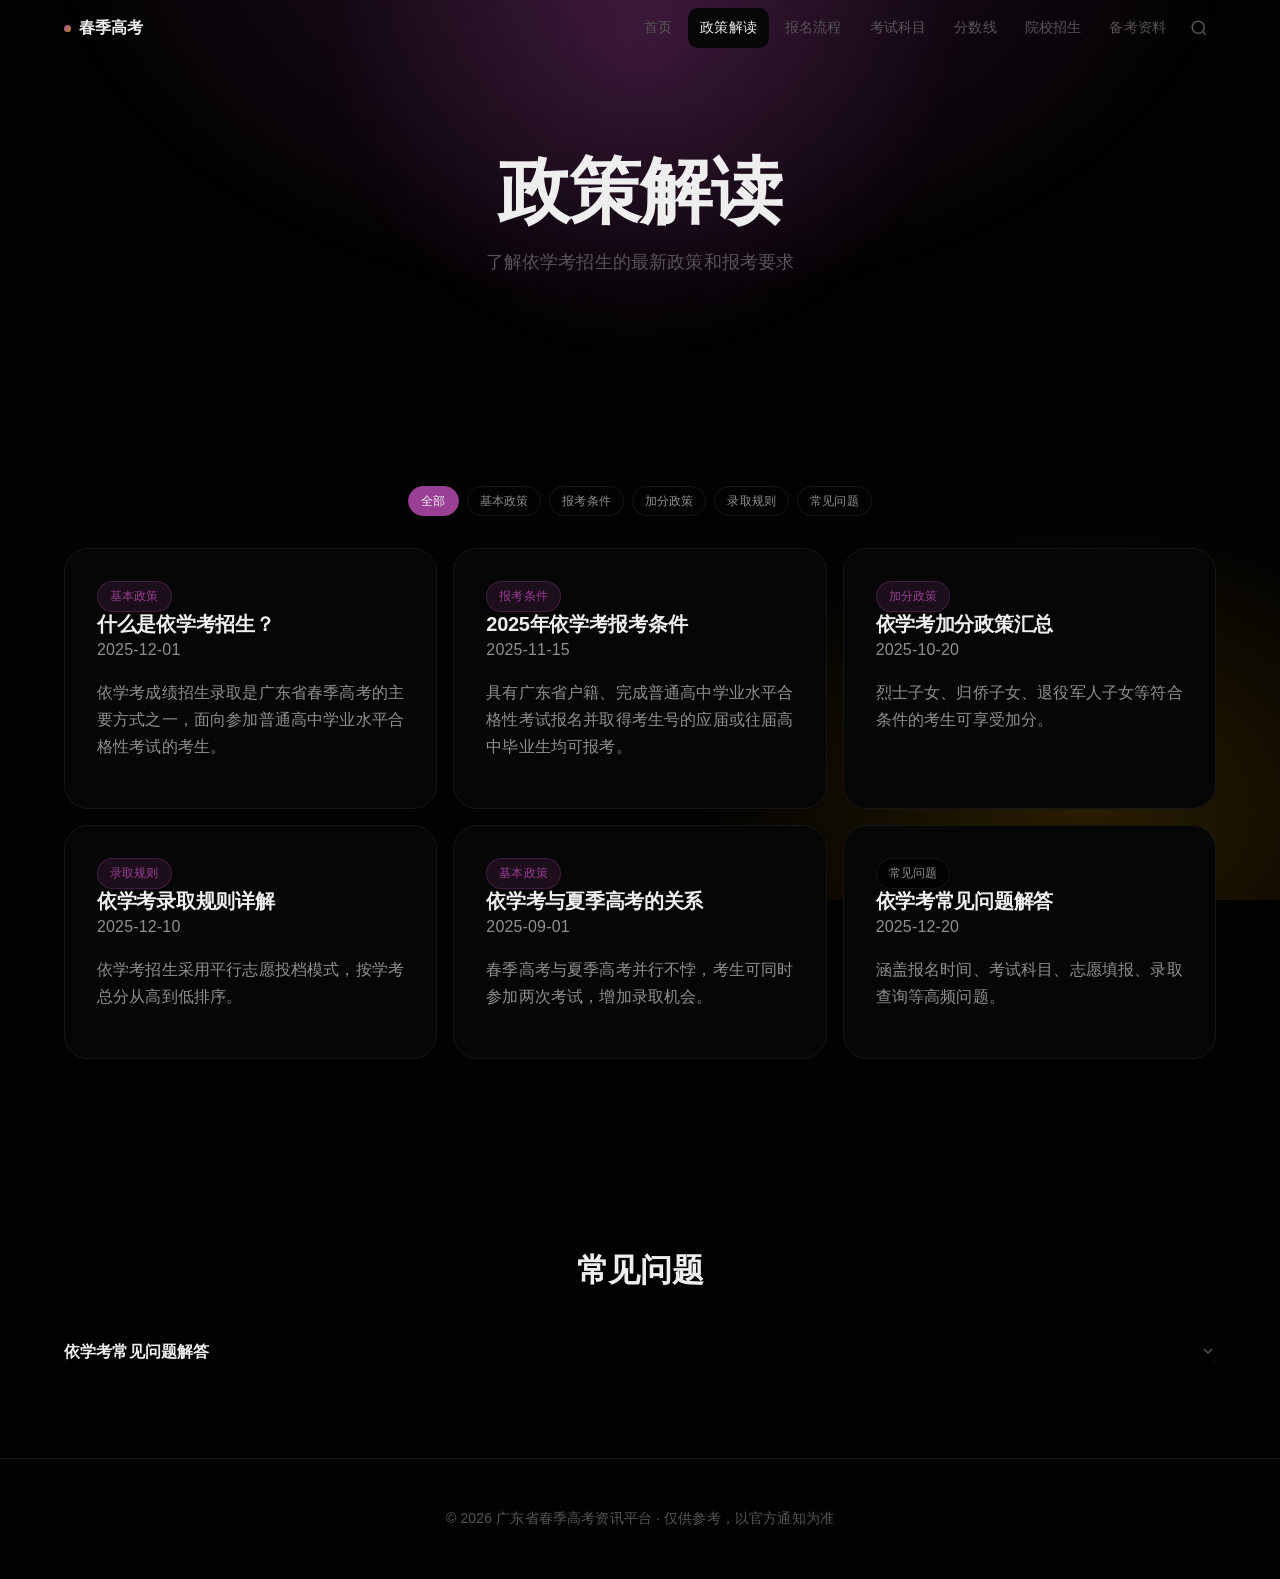
==== commit 3574ee4a: "feat: brand OKLCH palette redesign" ====
--- a/policy.html
+++ b/policy.html
@@ -5,7 +5,7 @@
   <meta name="viewport" content="width=device-width, initial-scale=1.0">
   <title>政策解读 - 广东省春季高考</title>
   <link rel="stylesheet" href="css/style.css">
-<link rel="preconnect" href="https://fonts.googleapis.com"><link rel="preconnect" href="https://fonts.gstatic.com" crossorigin><link href="https://fonts.googleapis.com/css2?family=Inter:wght@400;500;600;700;800&display=swap" rel="stylesheet"></head>
+<link rel="preconnect" href="https://fonts.googleapis.com"><link rel="preconnect" href="https://fonts.gstatic.com" crossorigin></head>
 <body>
   <div class="dot-grid"></div>
   <nav class="nav" id="nav"></nav>
--- a/css/style.css
+++ b/css/style.css
@@ -1,782 +1,427 @@
 /* ============================================================
-   PREMIUM DESIGN SYSTEM
-   Inspired by Linear · Vercel · Stripe
+   BRAND DESIGN SYSTEM — OKLCH Palette
+   Mood: "midnight library — quiet focus, warm lamplight"
+   Strategy: Committed — deep rose carries the brand
    ============================================================ */
 
 :root {
-  /* Premium Color Palette */
-  --color-bg: #0A0A0B;
-  --color-bg-elevated: #141416;
-  --color-bg-card: rgba(255,255,255,0.04);
-  --color-bg-card-hover: rgba(255,255,255,0.07);
-  --color-surface: #1A1A1E;
-  --color-surface-hover: #222228;
-  --color-border: rgba(255,255,255,0.08);
-  --color-border-hover: rgba(255,255,255,0.14);
-  --color-border-active: rgba(99, 102, 241, 0.5);
-
-  /* Accent - Indigo/Violet gradient */
-  --accent-1: #6366F1;
-  --accent-2: #8B5CF6;
-  --accent-3: #A78BFA;
-  --accent-gradient: linear-gradient(135deg, #6366F1, #8B5CF6, #A78BFA);
-  --accent-glow: 0 0 40px rgba(99, 102, 241, 0.25);
-
-  /* Text */
-  --text-primary: #FAFAFA;
-  --text-secondary: #A1A1AA;
-  --text-tertiary: #71717A;
-  --text-on-accent: #FFFFFF;
-
-  /* Success / Warning / Danger */
-  --color-success: #22C55E;
-  --color-warning: #F59E0B;
-  --color-danger: #EF4444;
-
-  /* Typography */
-  --font-system: "Inter", -apple-system, BlinkMacSystemFont, "PingFang SC", "Microsoft YaHei", sans-serif;
-  --font-mono: "JetBrains Mono", "Fira Code", "Consolas", monospace;
-
-  --text-xs: 0.75rem;
-  --text-sm: 0.875rem;
-  --text-base: 1rem;
-  --text-lg: 1.125rem;
-  --text-xl: 1.25rem;
-  --text-2xl: 1.5rem;
-  --text-3xl: 2rem;
-  --text-4xl: 2.5rem;
-  --text-5xl: 3.5rem;
-  --text-6xl: 4.5rem;
-
-  /* Spacing */
-  --space-1: 0.25rem;
-  --space-2: 0.5rem;
-  --space-3: 0.75rem;
-  --space-4: 1rem;
-  --space-5: 1.25rem;
-  --space-6: 1.5rem;
-  --space-8: 2rem;
-  --space-10: 2.5rem;
-  --space-12: 3rem;
-  --space-16: 4rem;
-  --space-20: 5rem;
-  --space-24: 6rem;
-  --space-32: 8rem;
-
-  /* Radius */
-  --radius-sm: 6px;
-  --radius-md: 10px;
-  --radius-lg: 14px;
-  --radius-xl: 20px;
-  --radius-2xl: 24px;
-  --radius-full: 9999px;
-
-  /* Shadows */
-  --shadow-xs: 0 1px 2px rgba(0,0,0,0.3);
-  --shadow-sm: 0 2px 8px rgba(0,0,0,0.4);
-  --shadow-md: 0 8px 24px rgba(0,0,0,0.5);
-  --shadow-lg: 0 16px 48px rgba(0,0,0,0.6);
-  --shadow-xl: 0 24px 64px rgba(0,0,0,0.7);
-
-  /* Glass */
-  --glass-bg: rgba(20,20,24,0.7);
-  --glass-border: rgba(255,255,255,0.06);
+  /* === OKLCH PALETTE === */
+  --brand-primary: oklch(0.52 0.16 330);
+  --brand-primary-glow: oklch(0.52 0.16 330 / 0.25);
+  --brand-accent: oklch(0.68 0.16 82);
+  --brand-accent-glow: oklch(0.68 0.16 82 / 0.2);
+
+  --color-bg: oklch(0.08 0 0);
+  --color-surface: oklch(0.12 0 0);
+  --color-surface-hover: oklch(0.15 0 0);
+  --color-border: oklch(0.20 0 0);
+  --color-border-hover: oklch(0.28 0 0);
+  --color-border-active: oklch(0.52 0.16 330 / 0.5);
+
+  --color-ink: oklch(0.95 0 0);
+  --color-ink-secondary: oklch(0.65 0.008 330);
+  --color-ink-tertiary: oklch(0.45 0.006 330);
+
+  /* === SEMANTIC === */
+  --color-success: oklch(0.65 0.18 145);
+  --color-warning: oklch(0.72 0.16 82);
+  --color-danger: oklch(0.55 0.20 25);
+
+  /* === TYPOGRAPHY === */
+  --font-body: "PingFang SC", "Microsoft YaHei", "Hiragino Sans GB", -apple-system, BlinkMacSystemFont, "Segoe UI", sans-serif;
+  --font-display: "PingFang SC", "Microsoft YaHei", -apple-system, BlinkMacSystemFont, sans-serif;
+
+  --text-xs: clamp(0.7rem, 1.2vw, 0.75rem);
+  --text-sm: clamp(0.8rem, 1.4vw, 0.875rem);
+  --text-base: clamp(0.9rem, 1.6vw, 1rem);
+  --text-lg: clamp(1rem, 1.8vw, 1.125rem);
+  --text-xl: clamp(1.1rem, 2vw, 1.25rem);
+  --text-2xl: clamp(1.3rem, 2.5vw, 1.5rem);
+  --text-3xl: clamp(1.7rem, 3.5vw, 2rem);
+  --text-4xl: clamp(2.1rem, 4.5vw, 2.5rem);
+  --text-5xl: clamp(2.7rem, 6vw, 3.5rem);
+  --text-6xl: clamp(3.2rem, 8vw, 4.5rem);
+
+  /* === SPACING === */
+  --space-1: 0.25rem; --space-2: 0.5rem; --space-3: 0.75rem;
+  --space-4: 1rem; --space-5: 1.25rem; --space-6: 1.5rem;
+  --space-8: 2rem; --space-10: 2.5rem; --space-12: 3rem;
+  --space-16: 4rem; --space-20: 5rem; --space-24: 6rem; --space-32: 8rem;
+
+  /* === RADIUS === */
+  --radius-sm: 6px; --radius-md: 10px; --radius-lg: 14px;
+  --radius-xl: 20px; --radius-2xl: 24px; --radius-full: 9999px;
+
+  /* === SHADOWS === */
+  --shadow-xs: 0 1px 2px rgb(0 0 0 / 0.3);
+  --shadow-sm: 0 2px 8px rgb(0 0 0 / 0.4);
+  --shadow-md: 0 8px 24px rgb(0 0 0 / 0.5);
+  --shadow-lg: 0 16px 48px rgb(0 0 0 / 0.6);
+
+  /* === NAV === */
+  --nav-height: 56px;
+
+  /* === EASING === */
+  --ease-out: cubic-bezier(0.16, 1, 0.3, 1);
+  --ease-spring: cubic-bezier(0.34, 1.56, 0.64, 1);
+  --dur-fast: 150ms; --dur-base: 300ms; --dur-slow: 500ms;
+
+  /* === GLASS === */
+  --glass-bg: oklch(0.12 0 0 / 0.7);
   --glass-blur: blur(24px);
-
-  /* Nav */
-  --nav-height: 56px;
-
-  /* Transitions */
-  --ease-out: cubic-bezier(0.16, 1, 0.3, 1);
-  --ease-in-out: cubic-bezier(0.65, 0, 0.35, 1);
-  --spring: cubic-bezier(0.34, 1.56, 0.64, 1);
-  --duration-fast: 150ms;
-  --duration-base: 300ms;
-  --duration-slow: 500ms;
-}
-
-/* ===== Reset ===== */
+}
+
+/* ============================================================
+   RESET & BASE
+   ============================================================ */
 *,*::before,*::after{box-sizing:border-box;margin:0;padding:0}
-html{scroll-behavior:smooth;-webkit-font-smoothing:antialiased;-moz-osx-font-smoothing:grayscale}
+html{scroll-behavior:smooth;-webkit-font-smoothing:antialiased}
 body{
-  font-family:var(--font-system);
+  font-family:var(--font-body);
   font-size:var(--text-base);
-  color:var(--text-secondary);
+  color:var(--color-ink-secondary);
   background:var(--color-bg);
   line-height:1.7;
   overflow-x:hidden;
-}
+  letter-spacing:0.01em;
+}
+
+/* Ambient light */
 body::before{
-  content:'';
-  position:fixed;
-  inset:0;
+  content:'';position:fixed;inset:0;pointer-events:none;z-index:0;
   background:
-    radial-gradient(ellipse 80% 50% at 50% -20%, rgba(99,102,241,0.12), transparent),
-    radial-gradient(ellipse 60% 40% at 80% 80%, rgba(139,92,246,0.06), transparent);
-  pointer-events:none;
-  z-index:0;
-}
-
-/* ===== Dot Grid Background ===== */
+    radial-gradient(ellipse 600px 400px at 50% -10%, var(--brand-primary-glow), transparent),
+    radial-gradient(ellipse 400px 300px at 85% 90%, var(--brand-accent-glow), transparent);
+}
+
+/* Dot grid — subtle, not dominant */
 .dot-grid{
-  position:fixed;
-  inset:0;
-  background-image:radial-gradient(rgba(255,255,255,0.035) 1px, transparent 1px);
-  background-size:32px 32px;
-  pointer-events:none;
-  z-index:0;
-  mask-image:radial-gradient(ellipse 80% 60% at 50% 30%, black 30%, transparent 70%);
-  -webkit-mask-image:radial-gradient(ellipse 80% 60% at 50% 30%, black 30%, transparent 70%);
-}
-
-/* ===== Typography ===== */
-h1,h2,h3,h4{font-weight:600;line-height:1.2;color:var(--text-primary);letter-spacing:-0.02em}
+  position:fixed;inset:0;
+  background-image:radial-gradient(oklch(1 0 0 / 0.025) 1px,transparent 1px);
+  background-size:36px 36px;
+  pointer-events:none;z-index:0;
+  mask-image:radial-gradient(ellipse 70% 50% at 50% 30%,black 25%,transparent 70%);
+}
+
+/* ============================================================
+   TYPOGRAPHY
+   ============================================================ */
+h1,h2,h3,h4{
+  font-family:var(--font-display);
+  font-weight:600;
+  line-height:1.2;
+  color:var(--color-ink);
+  letter-spacing:-0.015em;
+}
 h1{font-size:var(--text-5xl)}
 h2{font-size:var(--text-3xl)}
 h3{font-size:var(--text-xl)}
-h4{font-size:var(--text-lg)}
 p{margin-bottom:var(--space-4)}
-a{color:var(--accent-2);text-decoration:none;transition:color var(--duration-fast) var(--ease-out)}
-a:hover{color:var(--accent-3)}
-::selection{background:var(--accent-1);color:#FFF}
-
-/* ===== Gradient Text ===== */
+a{color:var(--brand-primary);text-decoration:none;transition:color var(--dur-fast) var(--ease-out)}
+a:hover{color:oklch(0.62 0.18 330)}
+::selection{background:var(--brand-primary);color:var(--color-ink)}
+
+/* Gradient accent */
 .gradient-text{
-  background:var(--accent-gradient);
-  -webkit-background-clip:text;
-  -webkit-text-fill-color:transparent;
-  background-clip:text;
-}
-
-/* ===== Container ===== */
+  background:linear-gradient(135deg,var(--brand-primary),var(--brand-accent));
+  -webkit-background-clip:text;-webkit-text-fill-color:transparent;background-clip:text;
+}
+
+/* ============================================================
+   CONTAINER & SECTION
+   ============================================================ */
 .container{max-width:1200px;margin:0 auto;padding:0 var(--space-6);position:relative;z-index:1}
-
-/* ===== Section ===== */
 .section{padding:var(--space-24) 0;position:relative;z-index:1}
 .section-label{
-  font-size:var(--text-xs);
-  font-weight:600;
-  text-transform:uppercase;
-  letter-spacing:0.08em;
-  color:var(--accent-2);
-  margin-bottom:var(--space-3);
-}
-
-/* ===== Navigation ===== */
-.nav{
-  position:fixed;
-  top:0;left:0;right:0;
-  height:var(--nav-height);
-  z-index:100;
-  transition:all var(--duration-base) var(--ease-out);
-}
-.nav-container{
-  max-width:1200px;
-  margin:0 auto;
-  padding:0 var(--space-6);
-  display:flex;
-  align-items:center;
-  justify-content:space-between;
-  height:100%;
-}
-.nav.scrolled{
-  background:var(--glass-bg);
-  backdrop-filter:var(--glass-blur);
-  -webkit-backdrop-filter:var(--glass-blur);
-  border-bottom:1px solid var(--glass-border);
-  box-shadow:0 1px 0 rgba(0,0,0,0.2);
-}
-.nav-brand{
-  font-size:var(--text-base);
-  font-weight:700;
-  color:var(--text-primary);
-  letter-spacing:-0.01em;
-  display:flex;
-  align-items:center;
-  gap:var(--space-2);
-}
-.nav-brand-dot{
-  width:8px;height:8px;
-  border-radius:50%;
-  background:var(--accent-gradient);
-}
+  font-size:var(--text-xs);font-weight:600;
+  text-transform:uppercase;letter-spacing:0.1em;
+  color:var(--brand-primary);margin-bottom:var(--space-3);
+  text-align:center;
+}
+
+/* ============================================================
+   NAVIGATION — glass, scrolled shadow
+   ============================================================ */
+.nav{position:fixed;top:0;left:0;right:0;height:var(--nav-height);z-index:100;transition:all var(--dur-base) var(--ease-out)}
+.nav-container{max-width:1200px;margin:0 auto;padding:0 var(--space-6);display:flex;align-items:center;justify-content:space-between;height:100%}
+.nav.scrolled{background:var(--glass-bg);backdrop-filter:var(--glass-blur);-webkit-backdrop-filter:var(--glass-blur);border-bottom:1px solid var(--color-border);box-shadow:0 1px 0 rgb(0 0 0 / 0.2)}
+.nav-brand{font-size:var(--text-base);font-weight:700;color:var(--color-ink);display:flex;align-items:center;gap:var(--space-2)}
+.nav-brand-dot{width:7px;height:7px;border-radius:50%;background:linear-gradient(135deg,var(--brand-primary),var(--brand-accent))}
 .nav-links{display:flex;align-items:center;gap:var(--space-1)}
-.nav-links a{
-  font-size:var(--text-sm);
-  color:var(--text-tertiary);
-  padding:var(--space-2) var(--space-3);
-  border-radius:var(--radius-md);
-  transition:all var(--duration-fast) var(--ease-out);
-  font-weight:500;
-}
-.nav-links a:hover{color:var(--text-primary);background:var(--color-bg-card)}
-.nav-links a.active{color:var(--text-primary);background:var(--color-bg-card)}
-.nav-search-btn{
-  background:none;border:none;cursor:pointer;
-  color:var(--text-tertiary);
-  padding:var(--space-2);
-  border-radius:var(--radius-md);
-  transition:all var(--duration-fast) var(--ease-out);
-  display:flex;align-items:center;justify-content:center;
-}
-.nav-search-btn:hover{color:var(--text-primary);background:var(--color-bg-card)}
+.nav-links a{font-size:var(--text-sm);color:var(--color-ink-tertiary);padding:var(--space-2) var(--space-3);border-radius:var(--radius-md);transition:all var(--dur-fast) var(--ease-out);font-weight:500}
+.nav-links a:hover{color:var(--color-ink);background:var(--color-surface)}
+.nav-links a.active{color:var(--color-ink);background:var(--color-surface)}
+.nav-search-btn{background:none;border:none;cursor:pointer;color:var(--color-ink-tertiary);padding:var(--space-2);border-radius:var(--radius-md);transition:all var(--dur-fast) var(--ease-out);display:flex;align-items:center}
+.nav-search-btn:hover{color:var(--color-ink);background:var(--color-surface)}
 .nav-search-btn svg{width:18px;height:18px}
-
-/* Hamburger */
 .nav-hamburger{display:none;background:none;border:none;cursor:pointer;padding:var(--space-2);flex-direction:column;gap:4px;border-radius:var(--radius-md)}
-.nav-hamburger span{display:block;width:20px;height:2px;background:var(--text-secondary);border-radius:1px;transition:all var(--duration-base) var(--ease-out)}
+.nav-hamburger span{display:block;width:20px;height:2px;background:var(--color-ink-secondary);border-radius:1px;transition:all var(--dur-base) var(--ease-out)}
 .nav-hamburger.active span:nth-child(1){transform:translateY(6px) rotate(45deg)}
 .nav-hamburger.active span:nth-child(2){opacity:0}
 .nav-hamburger.active span:nth-child(3){transform:translateY(-6px) rotate(-45deg)}
 
-/* ===== Hero ===== */
+/* ============================================================
+   HERO — committed color strategy
+   ============================================================ */
 .hero{
   padding:calc(var(--nav-height) + var(--space-24)) var(--space-6) var(--space-20);
-  text-align:center;
-  position:relative;
-  z-index:1;
-  overflow:hidden;
+  text-align:center;position:relative;z-index:1;overflow:hidden;
 }
 .hero::before{
-  content:'';
-  position:absolute;
-  top:20%;left:50%;
-  transform:translate(-50%,-50%);
-  width:600px;height:600px;
-  background:radial-gradient(circle, rgba(99,102,241,0.15), transparent 70%);
+  content:'';position:absolute;top:10%;left:50%;transform:translate(-50%,-50%);
+  width:700px;height:700px;
+  background:radial-gradient(circle,var(--brand-primary-glow),transparent 65%);
   pointer-events:none;
 }
 .hero-badge{
-  display:inline-flex;
-  align-items:center;
-  gap:var(--space-2);
+  display:inline-flex;align-items:center;gap:var(--space-2);
   padding:var(--space-1) var(--space-4);
-  background:var(--color-bg-card);
-  border:1px solid var(--color-border);
-  border-radius:var(--radius-full);
-  font-size:var(--text-xs);
-  color:var(--text-secondary);
-  margin-bottom:var(--space-6);
+  background:var(--color-surface);border:1px solid var(--color-border);
+  border-radius:var(--radius-full);font-size:var(--text-xs);
+  color:var(--color-ink-secondary);margin-bottom:var(--space-6);
   animation:fadeInUp 0.6s var(--ease-out) both;
 }
-.hero-badge-dot{
-  width:6px;height:6px;
-  border-radius:50%;
-  background:var(--color-success);
-  animation:pulseGlow 2s ease-in-out infinite;
-}
-.hero h1{
-  font-size:clamp(2.5rem, 7vw, var(--text-6xl));
-  margin-bottom:var(--space-4);
-  animation:fadeInUp 0.6s 0.1s var(--ease-out) both;
-  line-height:1.1;
-}
-.hero p{
-  font-size:var(--text-lg);
-  color:var(--text-tertiary);
-  max-width:560px;
-  margin:0 auto var(--space-8);
-  animation:fadeInUp 0.6s 0.2s var(--ease-out) both;
-}
-.hero-search{
-  max-width:520px;
-  margin:0 auto;
-  animation:fadeInUp 0.6s 0.3s var(--ease-out) both;
-}
+.hero-badge-dot{width:6px;height:6px;border-radius:50%;background:var(--color-success);animation:pulse 2s ease-in-out infinite}
+.hero h1{font-size:clamp(2.5rem,7vw,var(--text-6xl));margin-bottom:var(--space-4);animation:fadeInUp 0.6s 0.1s var(--ease-out) both;line-height:1.1}
+.hero p{font-size:var(--text-lg);color:var(--color-ink-tertiary);max-width:560px;margin:0 auto var(--space-8);animation:fadeInUp 0.6s 0.2s var(--ease-out) both}
+.hero-search{max-width:520px;margin:0 auto;animation:fadeInUp 0.6s 0.3s var(--ease-out) both}
 .hero-search input{
-  width:100%;
-  padding:var(--space-4) var(--space-5);
-  background:var(--color-surface);
-  border:1px solid var(--color-border);
-  border-radius:var(--radius-xl);
-  color:var(--text-primary);
-  font-size:var(--text-base);
-  font-family:var(--font-system);
-  outline:none;
-  transition:all var(--duration-base) var(--ease-out);
-}
-.hero-search input:focus{
-  border-color:var(--color-border-active);
-  box-shadow:var(--accent-glow);
-}
-.hero-search input::placeholder{color:var(--text-tertiary)}
-
-/* ===== Premium Card ===== */
+  width:100%;padding:var(--space-4) var(--space-5);
+  background:var(--color-surface);border:1px solid var(--color-border);
+  border-radius:var(--radius-xl);color:var(--color-ink);
+  font-size:var(--text-base);font-family:var(--font-body);outline:none;
+  transition:all var(--dur-base) var(--ease-out);
+}
+.hero-search input:focus{border-color:var(--color-border-active);box-shadow:0 0 0 1px var(--brand-primary-glow),0 0 40px var(--brand-primary-glow)}
+.hero-search input::placeholder{color:var(--color-ink-tertiary)}
+
+/* ============================================================
+   CARDS — brand-grade with radial glow
+   ============================================================ */
 .card{
-  background:var(--color-bg-card);
-  border:1px solid var(--color-border);
-  border-radius:var(--radius-2xl);
-  padding:var(--space-8);
-  transition:all var(--duration-base) var(--ease-out);
-  position:relative;
-  overflow:hidden;
+  background:var(--color-surface);border:1px solid var(--color-border);
+  border-radius:var(--radius-2xl);padding:var(--space-8);
+  transition:all var(--dur-base) var(--ease-out);
+  position:relative;overflow:hidden;
 }
 .card::before{
-  content:'';
-  position:absolute;
-  inset:0;
-  background:radial-gradient(600px circle at var(--mouse-x,50%) var(--mouse-y,50%), rgba(99,102,241,0.06), transparent 40%);
-  opacity:0;
-  transition:opacity var(--duration-base) var(--ease-out);
-  pointer-events:none;
-}
-.card:hover{
-  border-color:var(--color-border-hover);
-  transform:translateY(-4px);
-  box-shadow:var(--shadow-lg);
-}
+  content:'';position:absolute;inset:0;
+  background:radial-gradient(500px circle at var(--mouse-x,50%) var(--mouse-y,50%), var(--brand-primary-glow), transparent 50%);
+  opacity:0;transition:opacity var(--dur-base) var(--ease-out);pointer-events:none;
+}
+.card:hover{border-color:var(--color-border-hover);transform:translateY(-3px);box-shadow:var(--shadow-md)}
 .card:hover::before{opacity:1}
 
-/* Stat Card */
+/* Stat card */
 .stat-card{text-align:center;padding:var(--space-10) var(--space-8)}
-.stat-icon{
-  font-size:2rem;
-  margin-bottom:var(--space-4);
-  display:inline-block;
-}
-.stat-number{
-  font-size:clamp(2rem, 5vw, 3.5rem);
-  font-weight:700;
-  color:var(--text-primary);
-  letter-spacing:-0.03em;
-  line-height:1;
-  margin-bottom:var(--space-2);
-}
-.stat-number .counter{color:var(--text-primary)}
-.stat-label{
-  font-size:var(--text-sm);
-  color:var(--text-tertiary);
-  text-transform:uppercase;
-  letter-spacing:0.06em;
-  font-weight:500;
-}
-
-/* Nav Card */
-.nav-card{
-  display:flex;
-  flex-direction:column;
-  gap:var(--space-4);
-  cursor:pointer;
-  text-decoration:none;
-  color:inherit;
-}
+.stat-icon{font-size:2rem;margin-bottom:var(--space-4);display:inline-block;filter:grayscale(0.2)}
+.stat-number{font-size:clamp(2rem,5vw,3.5rem);font-weight:700;color:var(--color-ink);letter-spacing:-0.03em;line-height:1;margin-bottom:var(--space-2)}
+.stat-label{font-size:var(--text-sm);color:var(--color-ink-tertiary);text-transform:uppercase;letter-spacing:0.06em;font-weight:500}
+
+/* Nav card */
+.nav-card{display:flex;flex-direction:column;gap:var(--space-4);cursor:pointer;text-decoration:none;color:inherit}
 .nav-card-icon{
-  width:48px;height:48px;
-  display:flex;align-items:center;justify-content:center;
-  background:var(--color-bg-card);
-  border:1px solid var(--color-border);
-  border-radius:var(--radius-lg);
-  font-size:1.4rem;
-  transition:all var(--duration-base) var(--ease-out);
+  width:48px;height:48px;display:flex;align-items:center;justify-content:center;
+  background:var(--color-bg);border:1px solid var(--color-border);
+  border-radius:var(--radius-lg);font-size:1.3rem;
+  transition:all var(--dur-base) var(--ease-out);
 }
 .nav-card:hover .nav-card-icon{
-  background:rgba(99,102,241,0.12);
-  border-color:var(--color-border-active);
-  box-shadow:var(--accent-glow);
+  background:oklch(0.52 0.16 330 / 0.12);border-color:var(--color-border-active);
+  box-shadow:0 0 24px var(--brand-primary-glow);
 }
 .nav-card h3{font-size:var(--text-base);margin:0}
-.nav-card p{font-size:var(--text-sm);color:var(--text-tertiary);margin:0;line-height:1.5}
-
-/* Feature Row */
-.feature-grid{display:grid;grid-template-columns:repeat(3,1fr);gap:var(--space-4)}
-
-/* ===== Buttons ===== */
+.nav-card p{font-size:var(--text-sm);color:var(--color-ink-tertiary);margin:0;line-height:1.5}
+
+/* ============================================================
+   BUTTONS
+   ============================================================ */
 .btn{
   display:inline-flex;align-items:center;gap:var(--space-2);
-  padding:var(--space-3) var(--space-6);
-  font-size:var(--text-sm);font-weight:600;
-  font-family:var(--font-system);
-  border-radius:var(--radius-full);
-  cursor:pointer;
-  transition:all var(--duration-base) var(--ease-out);
-  border:none;
-  text-decoration:none;
-  position:relative;
-  overflow:hidden;
+  padding:var(--space-3) var(--space-6);font-size:var(--text-sm);font-weight:600;
+  font-family:var(--font-body);border-radius:var(--radius-full);
+  cursor:pointer;transition:all var(--dur-base) var(--ease-out);
+  border:none;text-decoration:none;position:relative;overflow:hidden;
 }
 .btn-primary{
-  background:var(--accent-gradient);
-  color:var(--text-on-accent);
-  box-shadow:0 4px 16px rgba(99,102,241,0.3);
-}
-.btn-primary:hover{
-  box-shadow:0 6px 24px rgba(99,102,241,0.45);
-  transform:translateY(-2px);
-  color:var(--text-on-accent);
-}
-.btn-ghost{
-  background:var(--color-bg-card);
-  color:var(--text-secondary);
-  border:1px solid var(--color-border);
-}
-.btn-ghost:hover{
-  background:var(--color-bg-card-hover);
-  color:var(--text-primary);
-  border-color:var(--color-border-hover);
-}
+  background:var(--brand-primary);color:var(--color-ink);
+  box-shadow:0 4px 16px var(--brand-primary-glow);
+}
+.btn-primary:hover{box-shadow:0 6px 28px var(--brand-primary-glow);transform:translateY(-2px);color:var(--color-ink)}
+.btn-ghost{background:var(--color-surface);color:var(--color-ink-secondary);border:1px solid var(--color-border)}
+.btn-ghost:hover{background:var(--color-surface-hover);color:var(--color-ink);border-color:var(--color-border-hover)}
 .btn:active{transform:scale(0.97)}
 
-/* ===== Tags ===== */
+/* ============================================================
+   TAGS
+   ============================================================ */
 .tag{
-  display:inline-flex;align-items:center;
-  padding:var(--space-1) var(--space-3);
-  font-size:var(--text-xs);font-weight:500;
-  border-radius:var(--radius-full);
-  border:1px solid var(--color-border);
-  color:var(--text-secondary);
-  background:var(--color-bg-card);
-  transition:all var(--duration-fast) var(--ease-out);
-  cursor:pointer;
-  user-select:none;
-}
-.tag:hover{border-color:var(--color-border-hover);color:var(--text-primary)}
-.tag.active{
-  background:var(--accent-1);
-  border-color:var(--accent-1);
-  color:#FFF;
-}
-.tag-primary{
-  background:rgba(99,102,241,0.15);
-  border-color:rgba(99,102,241,0.3);
-  color:var(--accent-3);
-}
-
-/* ===== Filter Bar ===== */
-.filter-bar{
-  display:flex;flex-wrap:wrap;gap:var(--space-2);
-  justify-content:center;
-  margin-bottom:var(--space-8);
-}
-.filter-row{
-  display:flex;flex-wrap:wrap;gap:var(--space-3);
-  align-items:center;
-  margin-bottom:var(--space-6);
-}
-.filter-input{
-  padding:var(--space-2) var(--space-4);
-  background:var(--color-surface);
-  border:1px solid var(--color-border);
-  border-radius:var(--radius-md);
-  color:var(--text-primary);
-  font-size:var(--text-sm);
-  font-family:var(--font-system);
-  outline:none;
-  transition:all var(--duration-fast) var(--ease-out);
-}
-.filter-input:focus{border-color:var(--color-border-active);box-shadow:var(--accent-glow)}
-.filter-select{
-  padding:var(--space-2) var(--space-4);
-  background:var(--color-surface);
-  border:1px solid var(--color-border);
-  border-radius:var(--radius-md);
-  color:var(--text-primary);
-  font-size:var(--text-sm);
-  font-family:var(--font-system);
-  outline:none;
-  cursor:pointer;
-  transition:all var(--duration-fast) var(--ease-out);
-}
-.filter-select:focus{border-color:var(--color-border-active)}
-
-/* ===== Table ===== */
-.table-wrapper{
-  background:var(--color-bg-card);
-  border:1px solid var(--color-border);
-  border-radius:var(--radius-2xl);
-  overflow:hidden;
-}
+  display:inline-flex;align-items:center;padding:var(--space-1) var(--space-3);
+  font-size:var(--text-xs);font-weight:500;border-radius:var(--radius-full);
+  border:1px solid var(--color-border);color:var(--color-ink-secondary);
+  background:var(--color-bg);transition:all var(--dur-fast) var(--ease-out);
+  cursor:pointer;user-select:none;
+}
+.tag:hover{border-color:var(--color-border-hover);color:var(--color-ink)}
+.tag.active{background:var(--brand-primary);border-color:var(--brand-primary);color:var(--color-ink)}
+.tag-primary{background:oklch(0.52 0.16 330 / 0.15);border-color:oklch(0.52 0.16 330 / 0.3);color:var(--brand-primary)}
+
+/* ============================================================
+   FILTERS & INPUTS
+   ============================================================ */
+.filter-bar{display:flex;flex-wrap:wrap;gap:var(--space-2);justify-content:center;margin-bottom:var(--space-8)}
+.filter-row{display:flex;flex-wrap:wrap;gap:var(--space-3);align-items:center;margin-bottom:var(--space-6)}
+.filter-input,.filter-select{
+  padding:var(--space-2) var(--space-4);background:var(--color-surface);
+  border:1px solid var(--color-border);border-radius:var(--radius-md);
+  color:var(--color-ink);font-size:var(--text-sm);font-family:var(--font-body);
+  outline:none;transition:all var(--dur-fast) var(--ease-out);
+}
+.filter-input:focus,.filter-select:focus{border-color:var(--color-border-active);box-shadow:0 0 0 1px var(--brand-primary-glow)}
+.filter-select{cursor:pointer}
+
+/* ============================================================
+   TABLE
+   ============================================================ */
+.table-wrapper{background:var(--color-surface);border:1px solid var(--color-border);border-radius:var(--radius-2xl);overflow:hidden}
 table{width:100%;border-collapse:collapse}
-thead{background:var(--color-surface)}
-th{
-  padding:var(--space-4) var(--space-5);
-  text-align:left;
-  font-size:var(--text-xs);
-  font-weight:600;
-  color:var(--text-tertiary);
-  text-transform:uppercase;
-  letter-spacing:0.05em;
-  border-bottom:1px solid var(--color-border);
-}
-td{
-  padding:var(--space-4) var(--space-5);
-  font-size:var(--text-sm);
-  color:var(--text-secondary);
-  border-bottom:1px solid var(--color-border);
-}
+thead{background:var(--color-bg)}
+th{padding:var(--space-4) var(--space-5);text-align:left;font-size:var(--text-xs);font-weight:600;color:var(--color-ink-tertiary);text-transform:uppercase;letter-spacing:0.05em;border-bottom:1px solid var(--color-border)}
+td{padding:var(--space-4) var(--space-5);font-size:var(--text-sm);color:var(--color-ink-secondary);border-bottom:1px solid var(--color-border)}
 tr:last-child td{border-bottom:none}
-tr:hover td{background:var(--color-bg-card-hover)}
-.score-highlight{color:var(--accent-2);font-weight:600}
-
-/* ===== Timeline ===== */
+tr:hover td{background:var(--color-surface-hover)}
+.score-highlight{color:var(--brand-primary);font-weight:600}
+
+/* ============================================================
+   TIMELINE
+   ============================================================ */
 .timeline{position:relative;padding-left:var(--space-10)}
-.timeline::before{
-  content:'';
-  position:absolute;
-  left:15px;top:0;bottom:0;
-  width:2px;
-  background:linear-gradient(180deg, var(--accent-1), var(--accent-2), transparent);
-}
+.timeline::before{content:'';position:absolute;left:15px;top:0;bottom:0;width:2px;background:linear-gradient(180deg,var(--brand-primary),var(--brand-accent),transparent)}
 .timeline-item{position:relative;margin-bottom:var(--space-8);opacity:0;transform:translateX(-16px);transition:all 0.5s var(--ease-out)}
 .timeline-item.visible{opacity:1;transform:translateX(0)}
-.timeline-dot{
-  position:absolute;
-  left:calc(-1 * var(--space-10) + 8px);
-  top:4px;
-  width:14px;height:14px;
-  background:var(--accent-gradient);
-  border-radius:50%;
-  box-shadow:0 0 16px rgba(99,102,241,0.4);
-  transition:all var(--duration-base) var(--ease-out);
-}
-.timeline-item:hover .timeline-dot{transform:scale(1.5);box-shadow:0 0 24px rgba(99,102,241,0.6)}
-.timeline-date{
-  font-size:var(--text-xs);
-  color:var(--accent-2);
-  font-weight:600;
-  margin-bottom:var(--space-1);
-}
-.timeline-title{font-size:var(--text-base);color:var(--text-primary);margin-bottom:var(--space-1);font-weight:600}
-.timeline-desc{font-size:var(--text-sm);color:var(--text-tertiary);line-height:1.6}
-
-/* ===== FAQ ===== */
+.timeline-dot{position:absolute;left:calc(-1 * var(--space-10) + 8px);top:4px;width:14px;height:14px;background:linear-gradient(135deg,var(--brand-primary),var(--brand-accent));border-radius:50%;box-shadow:0 0 16px var(--brand-primary-glow);transition:all var(--dur-base) var(--ease-out)}
+.timeline-item:hover .timeline-dot{transform:scale(1.5);box-shadow:0 0 28px var(--brand-primary-glow)}
+.timeline-date{font-size:var(--text-xs);color:var(--brand-primary);font-weight:600;margin-bottom:var(--space-1)}
+.timeline-title{font-size:var(--text-base);color:var(--color-ink);margin-bottom:var(--space-1);font-weight:600}
+.timeline-desc{font-size:var(--text-sm);color:var(--color-ink-tertiary);line-height:1.6}
+
+/* ============================================================
+   FAQ
+   ============================================================ */
 .faq-item{border-bottom:1px solid var(--color-border)}
-.faq-question{
-  width:100%;padding:var(--space-5) 0;
-  background:none;border:none;
-  display:flex;align-items:center;justify-content:space-between;
-  cursor:pointer;
-  font-size:var(--text-base);
-  font-weight:500;
-  color:var(--text-primary);
-  font-family:var(--font-system);
-  text-align:left;
-  transition:color var(--duration-fast) var(--ease-out);
-}
-.faq-question:hover{color:var(--accent-2)}
-.faq-question svg{transition:transform 0.3s var(--ease-out);color:var(--text-tertiary);flex-shrink:0;margin-left:var(--space-4)}
+.faq-question{width:100%;padding:var(--space-5) 0;background:none;border:none;display:flex;align-items:center;justify-content:space-between;cursor:pointer;font-size:var(--text-base);font-weight:500;color:var(--color-ink);font-family:var(--font-body);text-align:left;transition:color var(--dur-fast) var(--ease-out)}
+.faq-question:hover{color:var(--brand-primary)}
+.faq-question svg{transition:transform 0.3s var(--ease-out);color:var(--color-ink-tertiary);flex-shrink:0;margin-left:var(--space-4)}
 .faq-item.active .faq-question svg{transform:rotate(180deg)}
-.faq-answer{
-  max-height:0;overflow:hidden;
-  transition:max-height 0.4s var(--ease-out);
-}
-.faq-item.active .faq-answer{max-height:300px}
-.faq-answer-inner{padding:0 0 var(--space-5);font-size:var(--text-sm);color:var(--text-secondary);line-height:1.7}
-
-/* ===== Page Header ===== */
-.page-header{
-  padding:calc(var(--nav-height) + var(--space-10)) var(--space-6) var(--space-10);
-  text-align:center;
-  position:relative;
-  z-index:1;
-}
+.faq-answer{max-height:0;overflow:hidden;transition:max-height 0.4s var(--ease-out)}
+.faq-item.active .faq-answer{max-height:400px}
+.faq-answer-inner{padding:0 0 var(--space-5);font-size:var(--text-sm);color:var(--color-ink-secondary);line-height:1.7}
+
+/* ============================================================
+   PAGE HEADER & SECTION HEADER
+   ============================================================ */
+.page-header{padding:calc(var(--nav-height) + var(--space-10)) var(--space-6) var(--space-10);text-align:center;position:relative;z-index:1}
 .page-header h1{margin-bottom:var(--space-2)}
-.page-header p{color:var(--text-tertiary);font-size:var(--text-lg);max-width:560px;margin:0 auto}
-
-/* ===== Section Header ===== */
+.page-header p{color:var(--color-ink-tertiary);font-size:var(--text-lg);max-width:560px;margin:0 auto}
 .section-header{text-align:center;margin-bottom:var(--space-12)}
 .section-header h2{margin-bottom:var(--space-2)}
-.section-header p{color:var(--text-tertiary);font-size:var(--text-lg);max-width:560px;margin:0 auto}
-
-/* ===== Footer ===== */
-.footer{
-  padding:var(--space-12) 0;
-  text-align:center;
-  border-top:1px solid var(--color-border);
-  position:relative;
-  z-index:1;
-}
-.footer p{font-size:var(--text-sm);color:var(--text-tertiary);margin:0}
-
-/* ===== Search Overlay ===== */
-.search-overlay{
-  position:fixed;inset:0;
-  background:rgba(10,10,11,0.92);
-  backdrop-filter:blur(16px);
-  -webkit-backdrop-filter:blur(16px);
-  z-index:200;
-  display:flex;flex-direction:column;align-items:center;
-  padding-top:120px;
-  opacity:0;visibility:hidden;
-  transition:all var(--duration-base) var(--ease-out);
-}
+.section-header p{color:var(--color-ink-tertiary);font-size:var(--text-lg);max-width:560px;margin:0 auto}
+
+/* ============================================================
+   FOOTER
+   ============================================================ */
+.footer{padding:var(--space-12) 0;text-align:center;border-top:1px solid var(--color-border);position:relative;z-index:1}
+.footer p{font-size:var(--text-sm);color:var(--color-ink-tertiary);margin:0}
+
+/* ============================================================
+   SEARCH OVERLAY
+   ============================================================ */
+.search-overlay{position:fixed;inset:0;background:oklch(0.08 0 0 / 0.92);backdrop-filter:blur(16px);-webkit-backdrop-filter:blur(16px);z-index:200;display:flex;flex-direction:column;align-items:center;padding-top:120px;opacity:0;visibility:hidden;transition:all var(--dur-base) var(--ease-out)}
 .search-overlay.active{opacity:1;visibility:visible}
 .search-box{width:100%;max-width:560px;padding:0 var(--space-6)}
-.search-box input{
-  width:100%;padding:var(--space-4) var(--space-5);
-  background:var(--color-surface);
-  border:1px solid var(--color-border);
-  border-radius:var(--radius-xl);
-  color:var(--text-primary);
-  font-size:var(--text-lg);
-  font-family:var(--font-system);
-  outline:none;
-  transition:all var(--duration-base) var(--ease-out);
-}
-.search-box input:focus{border-color:var(--color-border-active);box-shadow:var(--accent-glow)}
+.search-box input{width:100%;padding:var(--space-4) var(--space-5);background:var(--color-surface);border:1px solid var(--color-border);border-radius:var(--radius-xl);color:var(--color-ink);font-size:var(--text-lg);font-family:var(--font-body);outline:none;transition:all var(--dur-base) var(--ease-out)}
+.search-box input:focus{border-color:var(--color-border-active);box-shadow:0 0 0 1px var(--brand-primary-glow),0 0 40px var(--brand-primary-glow)}
 .search-results{margin-top:var(--space-4);width:100%;max-width:560px;max-height:50vh;overflow-y:auto}
-.search-result-item{
-  display:block;padding:var(--space-3) var(--space-5);
-  border-radius:var(--radius-md);
-  transition:all var(--duration-fast) var(--ease-out);
-  text-decoration:none;color:inherit;
-}
-.search-result-item:hover{background:var(--color-bg-card)}
-.search-result-title{font-size:var(--text-sm);color:var(--text-primary);font-weight:500}
-.search-result-snippet{font-size:var(--text-xs);color:var(--text-tertiary);margin-top:2px}
-.search-result-page{font-size:var(--text-xs);color:var(--accent-2);margin-top:2px}
-
-/* ===== Back to Top ===== */
-.back-to-top{
-  position:fixed;bottom:32px;right:32px;
-  width:44px;height:44px;
-  border-radius:var(--radius-full);
-  background:var(--color-surface);
-  border:1px solid var(--color-border);
-  color:var(--text-secondary);
-  cursor:pointer;
-  display:flex;align-items:center;justify-content:center;
-  z-index:50;
-  opacity:0;visibility:hidden;
-  transform:translateY(12px);
-  transition:all var(--duration-base) var(--ease-out);
-}
+.search-result-item{display:block;padding:var(--space-3) var(--space-5);border-radius:var(--radius-md);transition:all var(--dur-fast) var(--ease-out);text-decoration:none;color:inherit}
+.search-result-item:hover{background:var(--color-surface)}
+.search-result-title{font-size:var(--text-sm);color:var(--color-ink);font-weight:500}
+.search-result-snippet{font-size:var(--text-xs);color:var(--color-ink-tertiary);margin-top:2px}
+.search-result-page{font-size:var(--text-xs);color:var(--brand-primary);margin-top:2px}
+
+/* ============================================================
+   BACK TO TOP
+   ============================================================ */
+.back-to-top{position:fixed;bottom:32px;right:32px;width:44px;height:44px;border-radius:var(--radius-full);background:var(--color-surface);border:1px solid var(--color-border);color:var(--color-ink-secondary);cursor:pointer;display:flex;align-items:center;justify-content:center;z-index:50;opacity:0;visibility:hidden;transform:translateY(12px);transition:all var(--dur-base) var(--ease-out)}
 .back-to-top.visible{opacity:1;visibility:visible;transform:translateY(0)}
-.back-to-top:hover{background:var(--color-surface-hover);border-color:var(--color-border-hover);color:var(--text-primary);box-shadow:var(--shadow-md)}
+.back-to-top:hover{background:var(--color-surface-hover);border-color:var(--color-border-hover);color:var(--color-ink);box-shadow:0 0 20px var(--brand-primary-glow)}
 .back-to-top svg{width:20px;height:20px}
 
-/* ===== Scroll Progress ===== */
-.scroll-progress{
-  position:fixed;top:0;left:0;height:2px;
-  background:var(--accent-gradient);
-  z-index:200;
-  transition:width 0.1s linear;
-}
-
-/* ===== Toast ===== */
-.toast{
-  position:fixed;
-  top:calc(var(--nav-height) + 16px);
-  right:24px;
-  background:var(--color-surface);
-  border:1px solid var(--color-border);
-  color:var(--text-primary);
-  padding:var(--space-3) var(--space-5);
-  border-radius:var(--radius-lg);
-  font-size:var(--text-sm);
-  z-index:300;
-  transform:translateX(120%);
-  transition:transform 0.4s var(--spring);
-  box-shadow:var(--shadow-lg);
-}
+/* ============================================================
+   SCROLL PROGRESS
+   ============================================================ */
+.scroll-progress{position:fixed;top:0;left:0;height:2px;background:linear-gradient(90deg,var(--brand-primary),var(--brand-accent),var(--brand-primary));background-size:200% 100%;z-index:200;transition:width 0.1s linear;animation:shimmer 2s linear infinite}
+
+/* ============================================================
+   TOAST & PAGE TRANSITION
+   ============================================================ */
+.toast{position:fixed;top:calc(var(--nav-height) + 16px);right:24px;background:var(--color-surface);border:1px solid var(--color-border);color:var(--color-ink);padding:var(--space-3) var(--space-5);border-radius:var(--radius-lg);font-size:var(--text-sm);z-index:300;transform:translateX(120%);transition:transform 0.4s var(--ease-spring);box-shadow:var(--shadow-lg)}
 .toast.visible{transform:translateX(0)}
-
-/* ===== Page Transition ===== */
-.page-transition{
-  position:fixed;
-  top:0;left:0;right:0;bottom:0;
-  background:var(--color-bg);
-  z-index:9999;
-  transform:scaleY(0);
-  transform-origin:top;
-  transition:transform 0.5s var(--ease-in-out);
-  pointer-events:none;
-}
+.page-transition{position:fixed;top:0;left:0;right:0;bottom:0;background:var(--color-bg);z-index:9999;transform:scaleY(0);transform-origin:top;transition:transform 0.5s var(--ease-out);pointer-events:none}
 .page-transition.active{transform:scaleY(1);transform-origin:bottom}
 
-/* ===== Card Grid ===== */
+/* ============================================================
+   GRID & UTILITY
+   ============================================================ */
 .card-grid{display:grid;gap:var(--space-4)}
 .card-grid.grid-2{grid-template-columns:repeat(2,1fr)}
 .card-grid.grid-3{grid-template-columns:repeat(3,1fr)}
-.card-grid.grid-4{grid-template-columns:repeat(4,1fr)}
-
-/* ===== Loader ===== */
-.spinner{
-  width:28px;height:28px;
-  border:3px solid var(--color-border);
-  border-top-color:var(--accent-1);
-  border-radius:50%;
-  animation:spin 0.7s linear infinite;
-  margin:var(--space-8) auto;
-}
+.feature-grid{display:grid;grid-template-columns:repeat(3,1fr);gap:var(--space-4)}
+
+.spinner{width:28px;height:28px;border:3px solid var(--color-border);border-top-color:var(--brand-primary);border-radius:50%;animation:spin 0.7s linear infinite;margin:var(--space-8) auto}
 @keyframes spin{to{transform:rotate(360deg)}}
-
-/* ===== Animations ===== */
-@keyframes fadeInUp{
-  from{opacity:0;transform:translateY(20px)}
-  to{opacity:1;transform:translateY(0)}
-}
-@keyframes pulseGlow{
-  0%,100%{box-shadow:0 0 0 0 rgba(34,197,94,0.4)}
-  50%{box-shadow:0 0 0 8px rgba(34,197,94,0)}
-}
+@keyframes fadeInUp{from{opacity:0;transform:translateY(20px)}to{opacity:1;transform:translateY(0)}}
+@keyframes pulse{0%,100%{box-shadow:0 0 0 0 var(--color-success)}50%{box-shadow:0 0 0 8px transparent}}
+@keyframes shimmer{0%{background-position:200% 0}100%{background-position:-200% 0}}
 .animate-in{animation:fadeInUp 0.6s var(--ease-out) forwards}
 
-/* ===== Skeleton ===== */
-.skeleton{
-  background:linear-gradient(90deg, var(--color-surface) 25%, rgba(255,255,255,0.03) 50%, var(--color-surface) 75%);
-  background-size:200% 100%;
-  animation:shimmer 1.5s ease-in-out infinite;
-  border-radius:var(--radius-md);
-}
-@keyframes shimmer{0%{background-position:200% 0}100%{background-position:-200% 0}}
-
-/* ===== Utility ===== */
+.skeleton{background:linear-gradient(90deg,var(--color-surface) 25%,oklch(0.18 0 0) 50%,var(--color-surface) 75%);background-size:200% 100%;animation:shimmer 1.5s ease-in-out infinite;border-radius:var(--radius-md)}
+
 .text-center{text-align:center}
-.text-secondary{color:var(--text-secondary)}
-.mt-2{margin-top:var(--space-2)}
-.mt-4{margin-top:var(--space-4)}
-.mt-6{margin-top:var(--space-6)}
-.mt-8{margin-top:var(--space-8)}
-.mb-4{margin-bottom:var(--space-4)}
-.mb-8{margin-bottom:var(--space-8)}
+.text-secondary{color:var(--color-ink-secondary)}
+.mt-2{margin-top:var(--space-2)}.mt-4{margin-top:var(--space-4)}.mt-6{margin-top:var(--space-6)}.mt-8{margin-top:var(--space-8)}
+.mb-4{margin-bottom:var(--space-4)}.mb-8{margin-bottom:var(--space-8)}
 .hidden{display:none}
 
-/* ===== Material Icons (emoji replacement for cards) ===== */
-.icon-lg{font-size:2rem;line-height:1}
-
-/* ===== Responsive ===== */
+/* ============================================================
+   RESPONSIVE
+   ============================================================ */
 @media(max-width:768px){
   :root{--nav-height:48px}
-  h1{font-size:var(--text-4xl)}
-  h2{font-size:var(--text-2xl)}
+  h1{font-size:var(--text-4xl)}h2{font-size:var(--text-2xl)}
   .container{padding:0 var(--space-4)}
   .section{padding:var(--space-12) 0}
   .card{padding:var(--space-5)}
   .hero{padding:calc(var(--nav-height) + var(--space-12)) var(--space-4) var(--space-10)}
   .page-header{padding:calc(var(--nav-height) + var(--space-6)) var(--space-4) var(--space-6)}
-  .card-grid,.card-grid.grid-2,.card-grid.grid-3,.card-grid.grid-4{grid-template-columns:1fr}
-  .feature-grid{grid-template-columns:1fr}
+  .card-grid,.card-grid.grid-2,.card-grid.grid-3,.feature-grid{grid-template-columns:1fr}
   .nav-hamburger{display:flex}
-  .nav-links{
-    position:fixed;top:var(--nav-height);left:0;right:0;
-    background:rgba(10,10,11,0.95);
-    backdrop-filter:blur(24px);
-    -webkit-backdrop-filter:blur(24px);
-    flex-direction:column;
-    padding:var(--space-4);
-    gap:var(--space-1);
-    border-bottom:1px solid var(--color-border);
-    transform:translateY(-100%);opacity:0;
-    transition:all var(--duration-base) var(--ease-out);
-    pointer-events:none;
-  }
+  .nav-links{position:fixed;top:var(--nav-height);left:0;right:0;background:oklch(0.1 0 0 / 0.95);backdrop-filter:blur(24px);-webkit-backdrop-filter:blur(24px);flex-direction:column;padding:var(--space-4);gap:var(--space-1);border-bottom:1px solid var(--color-border);transform:translateY(-100%);opacity:0;transition:all var(--dur-base) var(--ease-out);pointer-events:none}
   .nav-links.active{transform:translateY(0);opacity:1;pointer-events:auto}
   .nav-links a{font-size:var(--text-base);padding:var(--space-3) var(--space-4);width:100%}
   .table-wrapper table,.table-wrapper thead{display:none}
   .table-cards{display:grid;grid-template-columns:1fr;gap:var(--space-3)}
-  .table-card{
-    background:var(--color-bg-card);
-    border:1px solid var(--color-border);
-    border-radius:var(--radius-lg);
-    padding:var(--space-4);
-  }
+  .table-card{background:var(--color-surface);border:1px solid var(--color-border);border-radius:var(--radius-lg);padding:var(--space-4)}
   .table-card .tc-row{display:flex;justify-content:space-between;padding:4px 0;font-size:var(--text-sm)}
-  .table-card .tc-label{color:var(--text-tertiary);font-weight:500}
-  .table-card .tc-value{color:var(--text-primary);text-align:right}
+  .table-card .tc-label{color:var(--color-ink-tertiary);font-weight:500}
+  .table-card .tc-value{color:var(--color-ink);text-align:right}
   .timeline{padding-left:var(--space-8)}
   .timeline::before{left:11px}
   .timeline-dot{left:calc(-1 * var(--space-8) + 6px);width:10px;height:10px}
   .back-to-top{bottom:20px;right:20px;width:40px;height:40px}
   .toast{left:16px;right:16px}
   .search-overlay{padding-top:80px}
+}
+
+@media(prefers-reduced-motion:reduce){
+  *,*::before,*::after{animation-duration:0.01ms!important;transition-duration:0.01ms!important}
 }
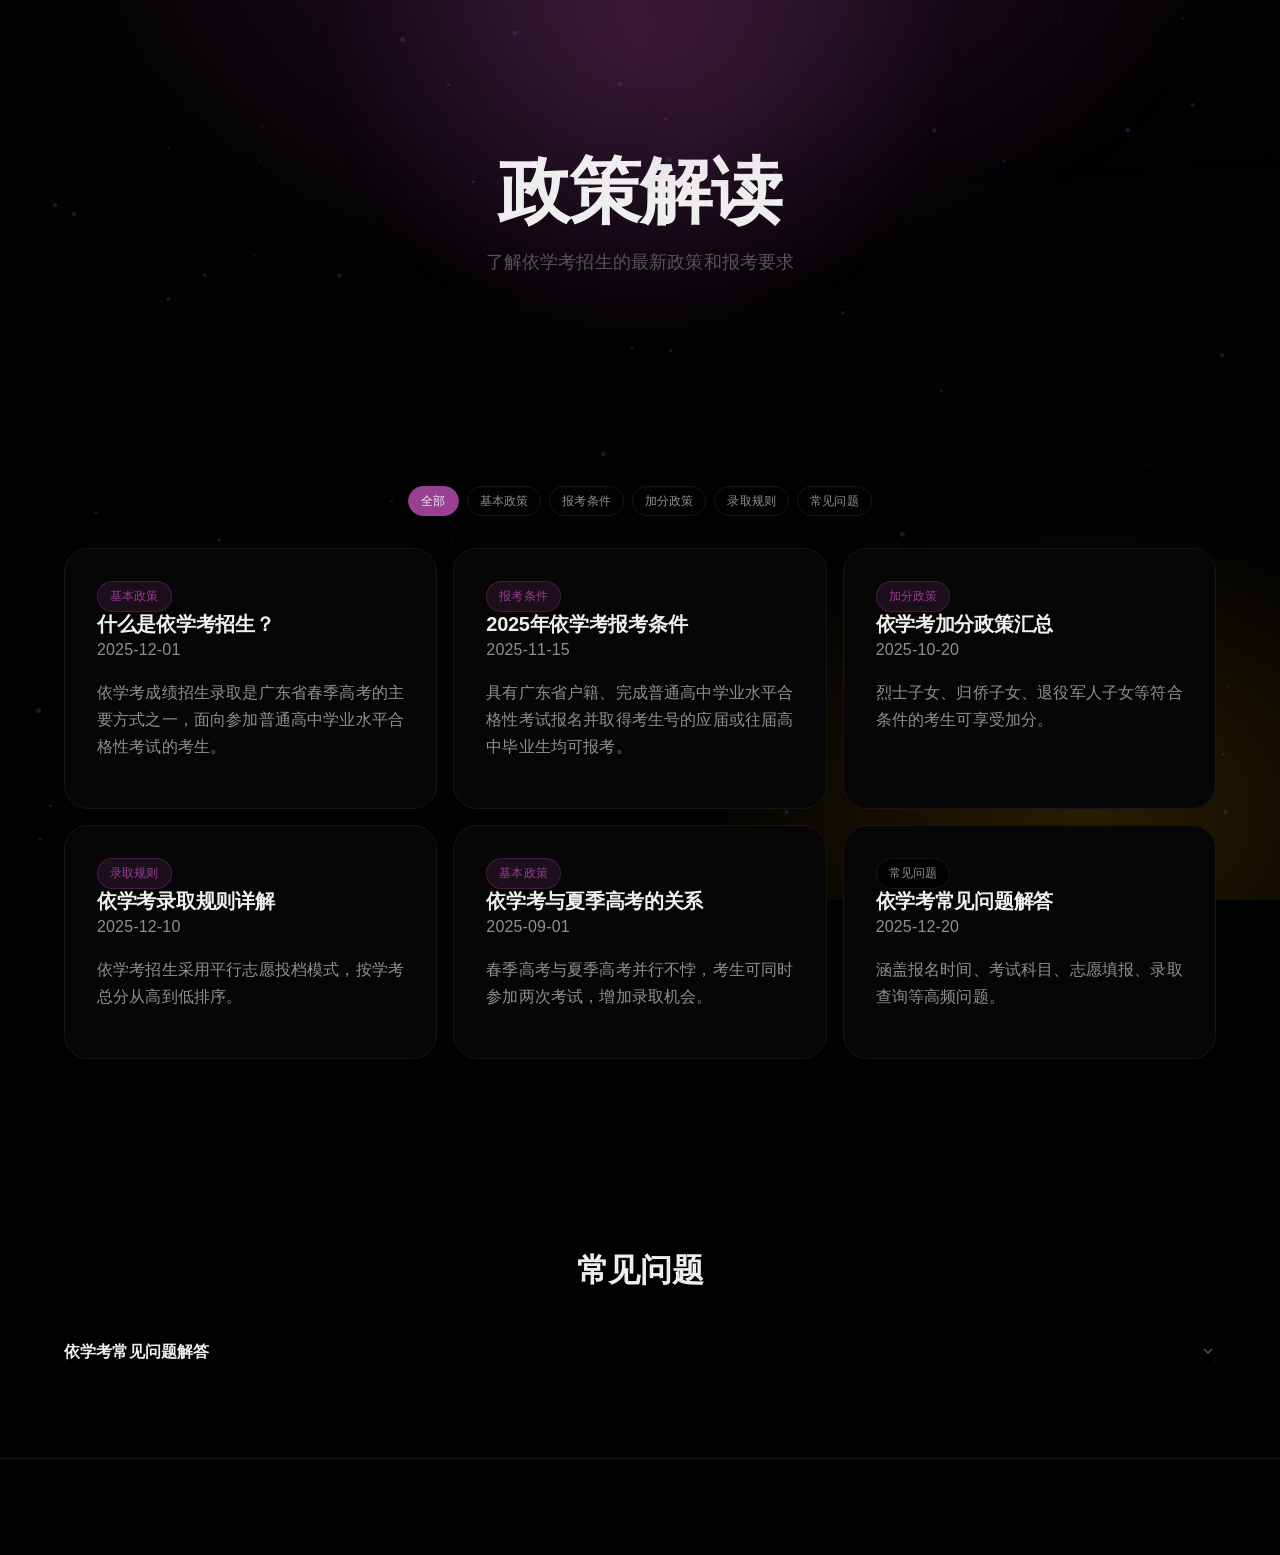
==== commit db61c3d6: "feat: premium glass + particles" ====
--- a/policy.html
+++ b/policy.html
@@ -41,6 +41,7 @@
     </section>
   </main>
   <footer class="footer" id="footer"></footer>
+  <script src="js/particles.js"></script>
   <script src="js/search.js"></script>
   <script src="js/main.js"></script>
   <script>
--- a/css/style.css
+++ b/css/style.css
@@ -1,4 +1,4 @@
-/* ============================================================
+﻿/* ============================================================
    BRAND DESIGN SYSTEM — OKLCH Palette
    Mood: "midnight library — quiet focus, warm lamplight"
    Strategy: Committed — deep rose carries the brand
@@ -424,4 +424,196 @@
 
 @media(prefers-reduced-motion:reduce){
   *,*::before,*::after{animation-duration:0.01ms!important;transition-duration:0.01ms!important}
-}+}
+/* ============================================================
+   PREMIUM LAYER — Glass Depth & Visual Richness
+   ============================================================ */
+
+/* Animated gradient orb behind hero */
+.hero-orb {
+  position: absolute;
+  top: 50%; left: 50%;
+  transform: translate(-50%, -50%);
+  width: 800px; height: 800px;
+  border-radius: 50%;
+  background: radial-gradient(circle,
+    oklch(0.52 0.16 330 / 0.22),
+    oklch(0.68 0.16 82 / 0.08) 40%,
+    transparent 70%
+  );
+  filter: blur(60px);
+  animation: orbFloat 8s ease-in-out infinite, orbPulse 4s ease-in-out infinite;
+  pointer-events: none;
+  z-index: 0;
+}
+@keyframes orbFloat {
+  0%, 100% { transform: translate(-50%, -50%) scale(1); }
+  33% { transform: translate(-48%, -52%) scale(1.08); }
+  66% { transform: translate(-52%, -49%) scale(0.94); }
+}
+@keyframes orbPulse {
+  0%, 100% { opacity: 0.7; }
+  50% { opacity: 1; }
+}
+
+/* Parallax sections */
+.parallax-slow {
+  transition: transform 0.1s linear;
+  will-change: transform;
+}
+.parallax-fast {
+  transition: transform 0.05s linear;
+  will-change: transform;
+}
+
+/* Enhanced glass card */
+.glass-card {
+  background: oklch(0.14 0 0 / 0.55);
+  backdrop-filter: blur(20px) saturate(140%);
+  -webkit-backdrop-filter: blur(20px) saturate(140%);
+  border: 1px solid oklch(1 0 0 / 0.08);
+  border-radius: var(--radius-2xl);
+  padding: var(--space-8);
+  position: relative;
+  overflow: hidden;
+  transition: all 0.4s var(--ease-out);
+  box-shadow:
+    0 4px 24px rgb(0 0 0 / 0.3),
+    inset 0 1px 0 oklch(1 0 0 / 0.06);
+}
+.glass-card::before {
+  content: '';
+  position: absolute;
+  inset: 0;
+  background: radial-gradient(600px circle at var(--mx, 50%) var(--my, 50%), oklch(0.52 0.16 330 / 0.08), transparent 50%);
+  opacity: 0;
+  transition: opacity 0.4s var(--ease-out);
+  pointer-events: none;
+  z-index: 0;
+}
+.glass-card:hover {
+  transform: translateY(-6px);
+  border-color: oklch(1 0 0 / 0.14);
+  box-shadow:
+    0 16px 48px rgb(0 0 0 / 0.5),
+    inset 0 1px 0 oklch(1 0 0 / 0.1);
+}
+.glass-card:hover::before { opacity: 1; }
+.glass-card > * { position: relative; z-index: 1; }
+
+/* Glass stat card */
+.glass-stat {
+  text-align: center;
+  padding: var(--space-10) var(--space-8);
+}
+.glass-stat .stat-number {
+  font-size: clamp(2.5rem, 6vw, 4rem);
+  font-weight: 800;
+  letter-spacing: -0.04em;
+  background: linear-gradient(135deg, var(--brand-primary), var(--brand-accent));
+  -webkit-background-clip: text;
+  -webkit-text-fill-color: transparent;
+  background-clip: text;
+  line-height: 1;
+  margin-bottom: var(--space-3);
+}
+
+/* Section divider */
+.section-divider {
+  height: 1px;
+  background: linear-gradient(90deg, transparent, var(--color-border), transparent);
+  margin: 0 auto;
+  max-width: 800px;
+}
+
+/* Hero CTA row */
+.hero-actions {
+  display: flex;
+  gap: var(--space-3);
+  justify-content: center;
+  flex-wrap: wrap;
+  margin-top: var(--space-8);
+  animation: fadeInUp 0.6s 0.4s var(--ease-out) both;
+}
+
+/* Staggered card reveal */
+.card-stagger { opacity: 0; transform: translateY(30px); }
+.card-stagger.revealed { opacity: 1; transform: translateY(0); transition: all 0.6s var(--ease-out); }
+
+/* Glow border on hover for interactive cards */
+.glow-border {
+  position: relative;
+  isolation: isolate;
+}
+.glow-border::after {
+  content: '';
+  position: absolute;
+  inset: -1px;
+  border-radius: inherit;
+  background: linear-gradient(135deg, var(--brand-primary), var(--brand-accent));
+  z-index: -1;
+  opacity: 0;
+  transition: opacity 0.3s var(--ease-out);
+}
+.glow-border:hover::after { opacity: 0.5; }
+
+/* Light ray effect for hero */
+.hero::after {
+  content: '';
+  position: absolute;
+  top: -50%;
+  left: -50%;
+  width: 200%;
+  height: 200%;
+  background: conic-gradient(from 0deg at 50% 50%, transparent, oklch(0.52 0.16 330 / 0.04), transparent 25%);
+  animation: lightRay 20s linear infinite;
+  pointer-events: none;
+  z-index: 0;
+}
+@keyframes lightRay {
+  to { transform: rotate(360deg); }
+}
+
+/* Enhanced tag */
+.tag-glow {
+  background: oklch(0.52 0.16 330 / 0.12);
+  border: 1px solid oklch(0.52 0.16 330 / 0.25);
+  color: var(--brand-primary);
+}
+.tag-glow:hover {
+  background: oklch(0.52 0.16 330 / 0.2);
+  box-shadow: 0 0 20px var(--brand-primary-glow);
+}
+
+/* Counter highlight */
+.counter-glow {
+  animation: counterPulse 3s ease-in-out infinite;
+}
+@keyframes counterPulse {
+  0%, 100% { filter: brightness(1); }
+  50% { filter: brightness(1.3); }
+}
+
+/* Section accent line */
+.accent-line {
+  width: 60px; height: 3px;
+  background: linear-gradient(90deg, var(--brand-primary), var(--brand-accent));
+  border-radius: 2px;
+  margin: var(--space-2) auto var(--space-6);
+}
+
+/* Mobile nav overlay enhancement */
+@media (max-width: 768px) {
+  .nav-links {
+    background: oklch(0.1 0 0 / 0.95);
+    backdrop-filter: blur(32px);
+    -webkit-backdrop-filter: blur(32px);
+  }
+  .hero-orb { width: 400px; height: 400px; }
+}
+
+/* Reduced motion fallback */
+@media (prefers-reduced-motion: reduce) {
+  .hero-orb, .hero::after, .counter-glow { animation: none; }
+  .parallax-slow, .parallax-fast { transition: none; }
+}
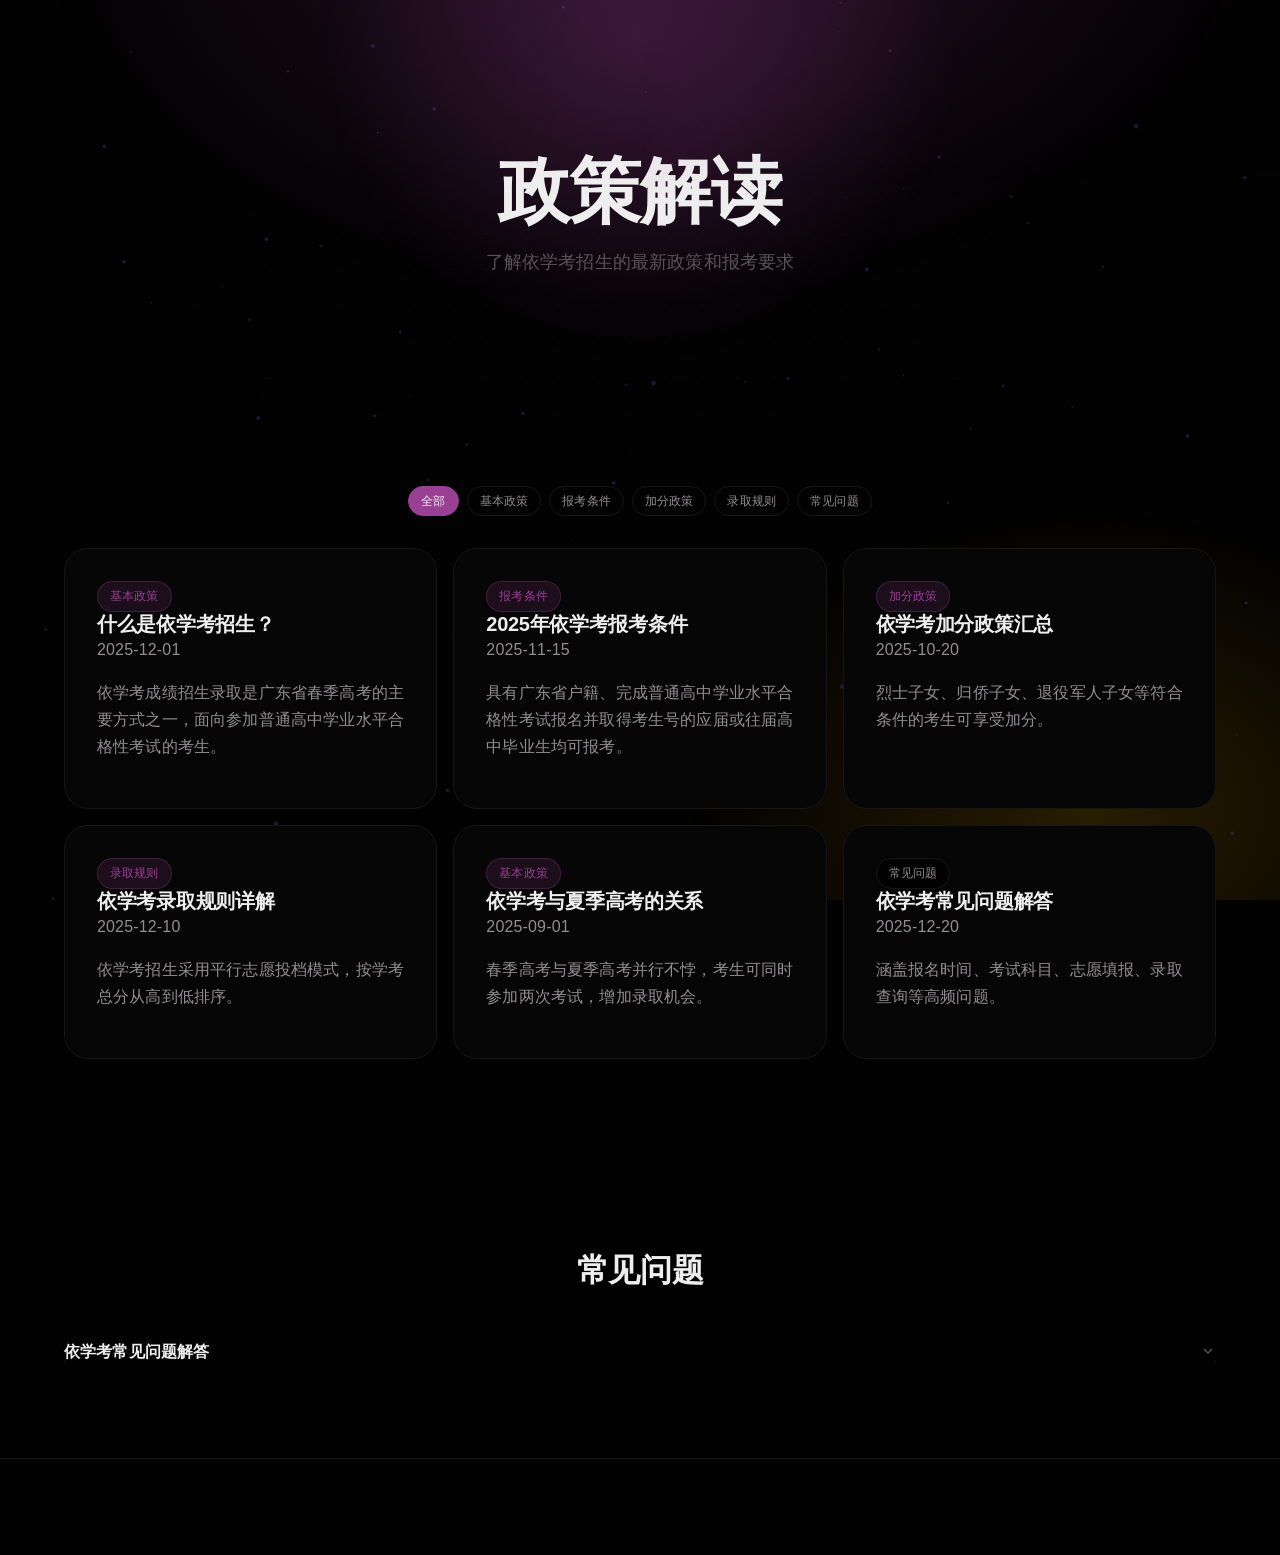
==== commit 85f5cef0: "feat: visual FX suite" ====
--- a/policy.html
+++ b/policy.html
@@ -43,6 +43,7 @@
   <footer class="footer" id="footer"></footer>
   <script src="js/particles.js"></script>
   <script src="js/search.js"></script>
+  <script src="js/effects.js"></script>
   <script src="js/main.js"></script>
   <script>
     (function() {
--- a/css/style.css
+++ b/css/style.css
@@ -617,3 +617,139 @@
   .hero-orb, .hero::after, .counter-glow { animation: none; }
   .parallax-slow, .parallax-fast { transition: none; }
 }
+
+/* ============================================================
+   VISUAL FX — Glare, Sweep, Mirror, Tilt
+   ============================================================ */
+
+/* 3D Tilt card container */
+.tilt-card {
+  transform-style: preserve-3d;
+  perspective: 1000px;
+  transition: transform 0.1s ease, box-shadow 0.3s ease;
+}
+.card-glare {
+  position: absolute;
+  inset: 0;
+  border-radius: inherit;
+  pointer-events: none;
+  z-index: 2;
+  opacity: 0;
+  transition: opacity 0.3s ease;
+}
+
+/* Diagonal light sweep */
+.sweep-card {
+  position: relative;
+  overflow: hidden;
+}
+.sweep-card::after {
+  content: '';
+  position: absolute;
+  top: 0;
+  left: var(--sweep-x, -100%);
+  width: 60%;
+  height: 100%;
+  background: linear-gradient(105deg, transparent 0%, oklch(1 0 0 / 0.06) 45%, oklch(1 0 0 / 0.12) 50%, oklch(1 0 0 / 0.06) 55%, transparent 100%);
+  transform: skewX(-20deg);
+  pointer-events: none;
+  transition: left 0.6s ease;
+  z-index: 1;
+}
+
+/* Magnetic element */
+.magnetic {
+  transition: transform 0.2s cubic-bezier(0.25, 0.8, 0.25, 1.2);
+}
+
+/* Mirror reflection on hero text */
+.hero-mirror {
+  position: relative;
+  display: inline-block;
+}
+.hero-mirror::after {
+  content: attr(data-text);
+  position: absolute;
+  top: 105%;
+  left: 0;
+  right: 0;
+  background: linear-gradient(180deg, oklch(0.95 0 0 / 0.25), transparent);
+  -webkit-background-clip: text;
+  -webkit-text-fill-color: transparent;
+  background-clip: text;
+  transform: scaleY(-1);
+  filter: blur(1px);
+  opacity: 0.5;
+  pointer-events: none;
+}
+
+/* Floating badges */
+.float-tag {
+  animation: floatTag 3s ease-in-out infinite;
+}
+.float-tag:nth-child(2) { animation-delay: 0.5s; }
+.float-tag:nth-child(3) { animation-delay: 1s; }
+@keyframes floatTag {
+  0%, 100% { transform: translateY(0); }
+  50% { transform: translateY(-6px); }
+}
+
+/* Glowing card border on hover */
+.border-glow {
+  position: relative;
+}
+.border-glow::before {
+  content: '';
+  position: absolute;
+  inset: -2px;
+  border-radius: inherit;
+  background: linear-gradient(135deg, var(--brand-primary), var(--brand-accent), var(--brand-primary));
+  background-size: 300% 300%;
+  z-index: -1;
+  opacity: 0;
+  transition: opacity 0.4s ease;
+  animation: borderShine 3s linear infinite;
+}
+.border-glow:hover::before { opacity: 1; }
+@keyframes borderShine {
+  0% { background-position: 0% 50%; }
+  50% { background-position: 100% 50%; }
+  100% { background-position: 0% 50%; }
+}
+
+/* Pulsing CTA dot */
+.cta-pulse {
+  display: inline-block;
+  width: 8px; height: 8px;
+  background: var(--color-success);
+  border-radius: 50%;
+  margin-right: 6px;
+  animation: ctaPulse 1.5s ease-in-out infinite;
+}
+@keyframes ctaPulse {
+  0%, 100% { box-shadow: 0 0 0 0 oklch(0.65 0.18 145 / 0.6); }
+  50% { box-shadow: 0 0 0 10px oklch(0.65 0.18 145 / 0); }
+}
+
+/* Perspective section */
+.perspective-section {
+  perspective: 1200px;
+}
+.perspective-card {
+  transition: transform 0.1s ease;
+}
+
+/* Iridescent shimmer */
+@keyframes iridescent {
+  0% { background-position: 0% 50%; }
+  50% { background-position: 100% 50%; }
+  100% { background-position: 0% 50%; }
+}
+.iridescent-text {
+  background: linear-gradient(270deg, var(--brand-primary), var(--brand-accent), oklch(0.62 0.18 280), var(--brand-primary));
+  background-size: 300% 300%;
+  -webkit-background-clip: text;
+  -webkit-text-fill-color: transparent;
+  background-clip: text;
+  animation: iridescent 4s ease infinite;
+}
